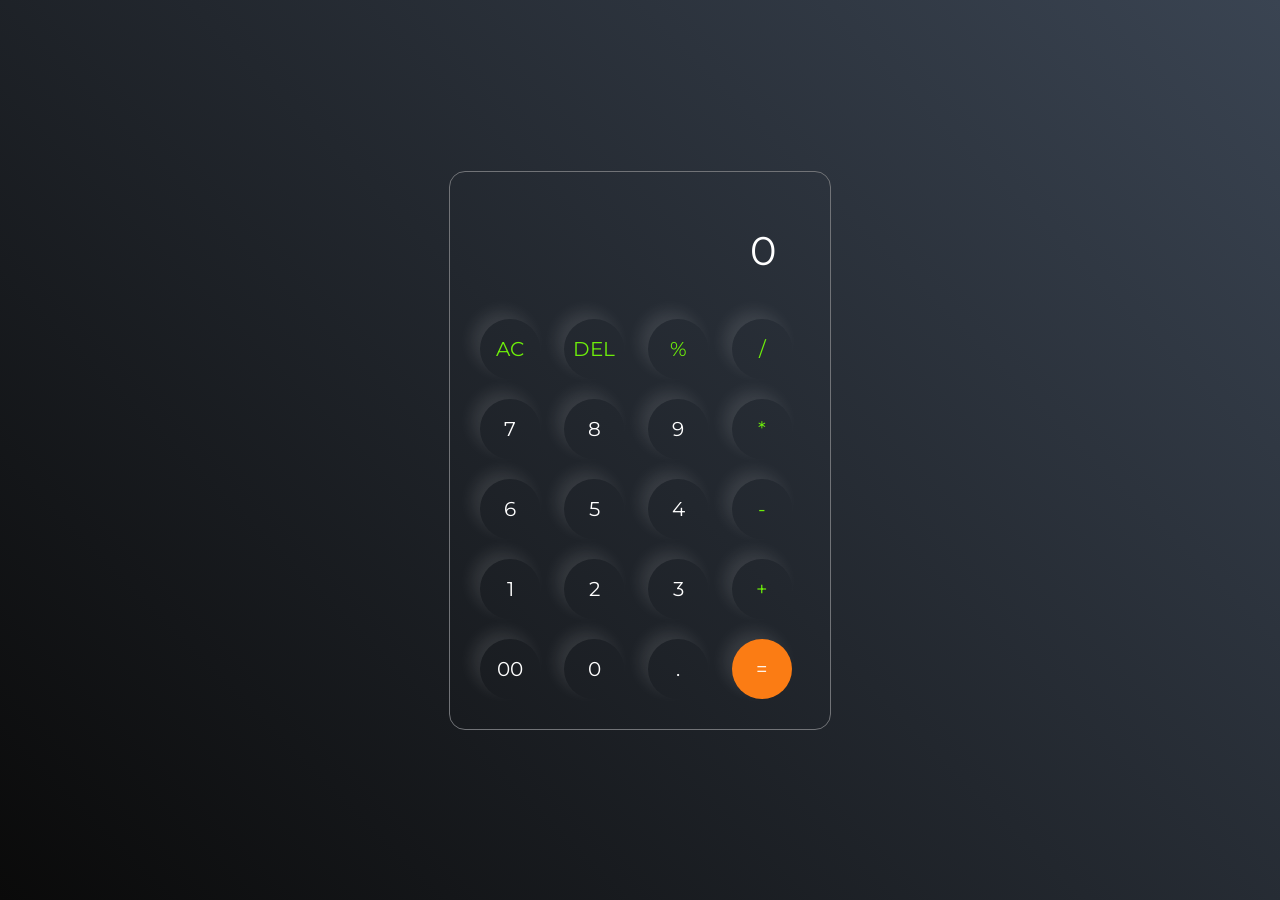
==== index.html @ 13c72a92 "Add files via upload" ====
<!DOCTYPE html>
<html lang="en">
<head>
    <meta charset="UTF-8">
    <meta name="viewport" content="width=device-width, initial-scale=1.0">
    <title>calculator</title>
    <link rel="stylesheet" href="style.css">
</head>
<body>
    <div class="calculator">
    <input type="text" placeholder="0" id="inputBox">
    <div>
        <button class="operator">AC</button>
        <button class="operator">DEL</button>
        <button class="operator">%</button>
        <button class="operator" >/</button>
    </div>
    <div>
        <button>7</button>
        <button>8</button>
        <button>9</button>
        <button class="operator">*</button>
    </div>
    <div>
        <button>6</button>
        <button>5</button>
        <button>4</button>
        <button class="operator">-</button>
    </div>
    <div>
        <button>1</button>
        <button>2</button>
        <button>3</button>
        <button class="operator">+</button>
    </div>
    <div>
        <button>00</button>
        <button>0</button>
        <button>.</button>
        <button class="equalBtn">=</button>
    </div>
    </div>

    <script src="script.js"></script>
</body>
</html>
---- style.css ----
@import url('https://fonts.googleapis.com/css2?family=Montserrat:ital,wght@0,100..900;1,100..900&family=Roboto:ital,wght@0,100..900;1,100..900&display=swap');


* {
        margin: 0;
        padding: 0;
        box-sizing: border-box;
        font-family: "Montserrat", serif;
    }
    
body{
    width: 100%;
    height: 100vh;
    display: flex;
    justify-content: center;
    align-items: center;
    background: linear-gradient(45deg, #0a0a0a, #3a4452);

}
.calculator {
    border: 1px solid #717377;
    padding: 20px;
    border-radius: 16px;
    background: transparent;
    box-shadow: 0px 3px 15px rgba(113, 115, 119, 0,5);

}
input {
    width: 320px;
    border: none;
    padding: 24px;
    margin: 10px;
    background: transparent;
    box-shadow: 0px 3px 15px rgbs(84, 84, 84, 0.1);
    font-size: 40px;
    text-align: right;
    cursor: pointer;
    color: #ffffff;
}

input::placeholder {
    color: #ffffff;

}

button {
    border: none;
    width: 60px;
    height: 60px;
    margin: 10px;
    border-radius: 50%;
    background: transparent;
    color: #ffffff;
    font-size: 20px;
    box-shadow: -8px -8px 15px rgba(255, 255, 255, 0.1);
    cursor: pointer;
}
.equalBtn {
    background-color: #fb7c14;
}
.operator {
    color: #6dee0a;
}
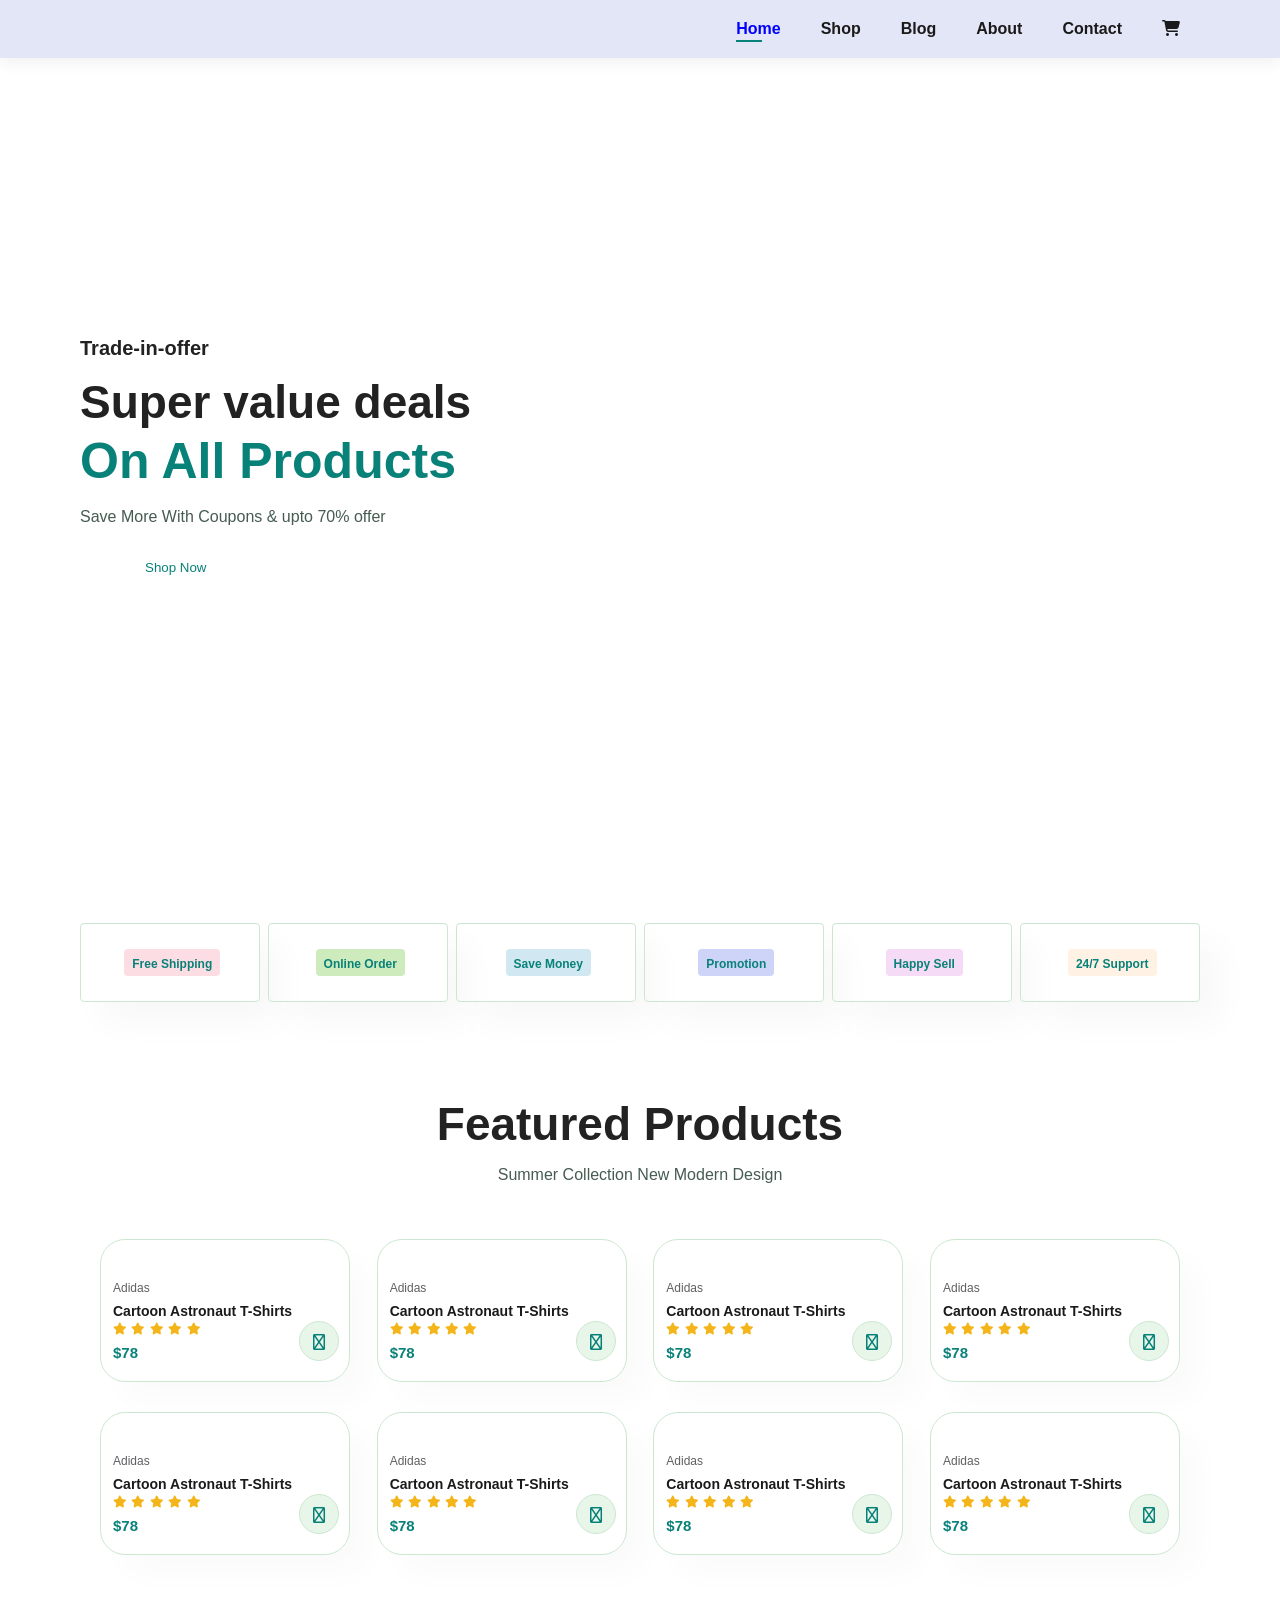
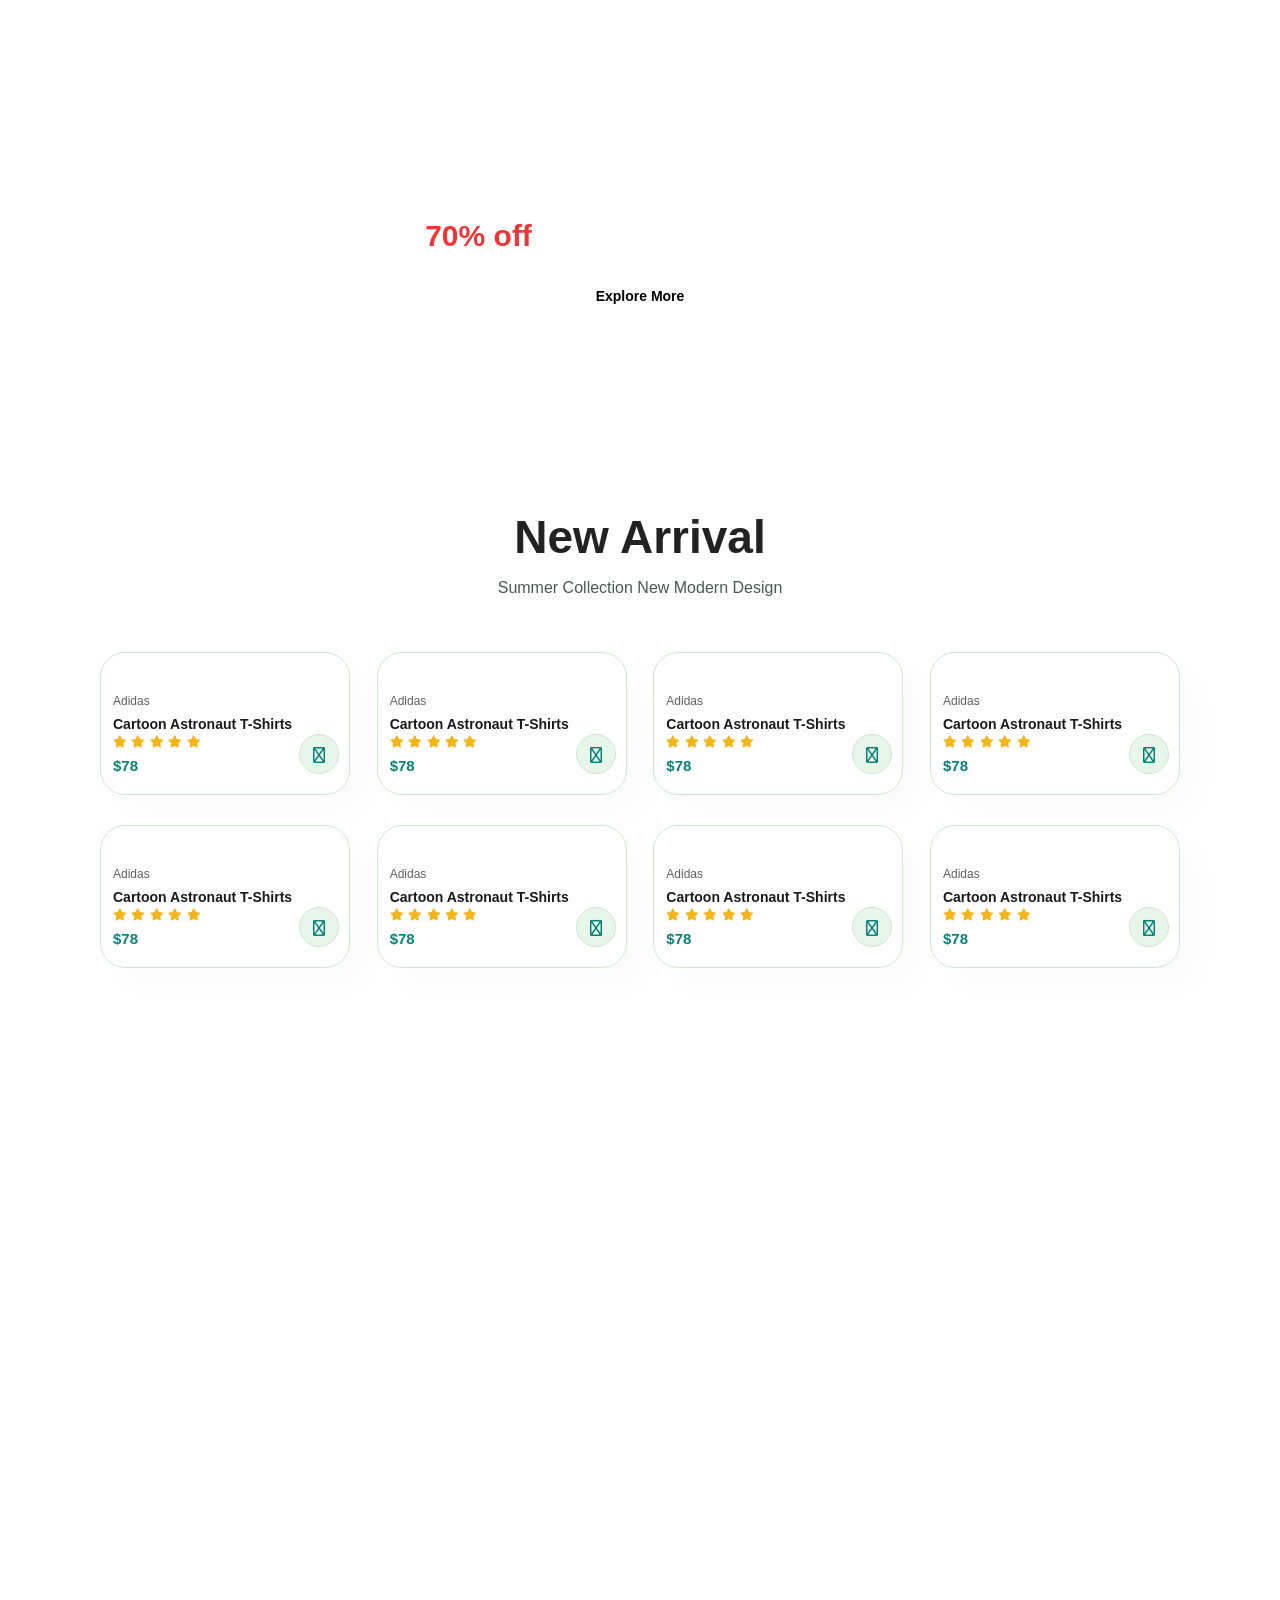
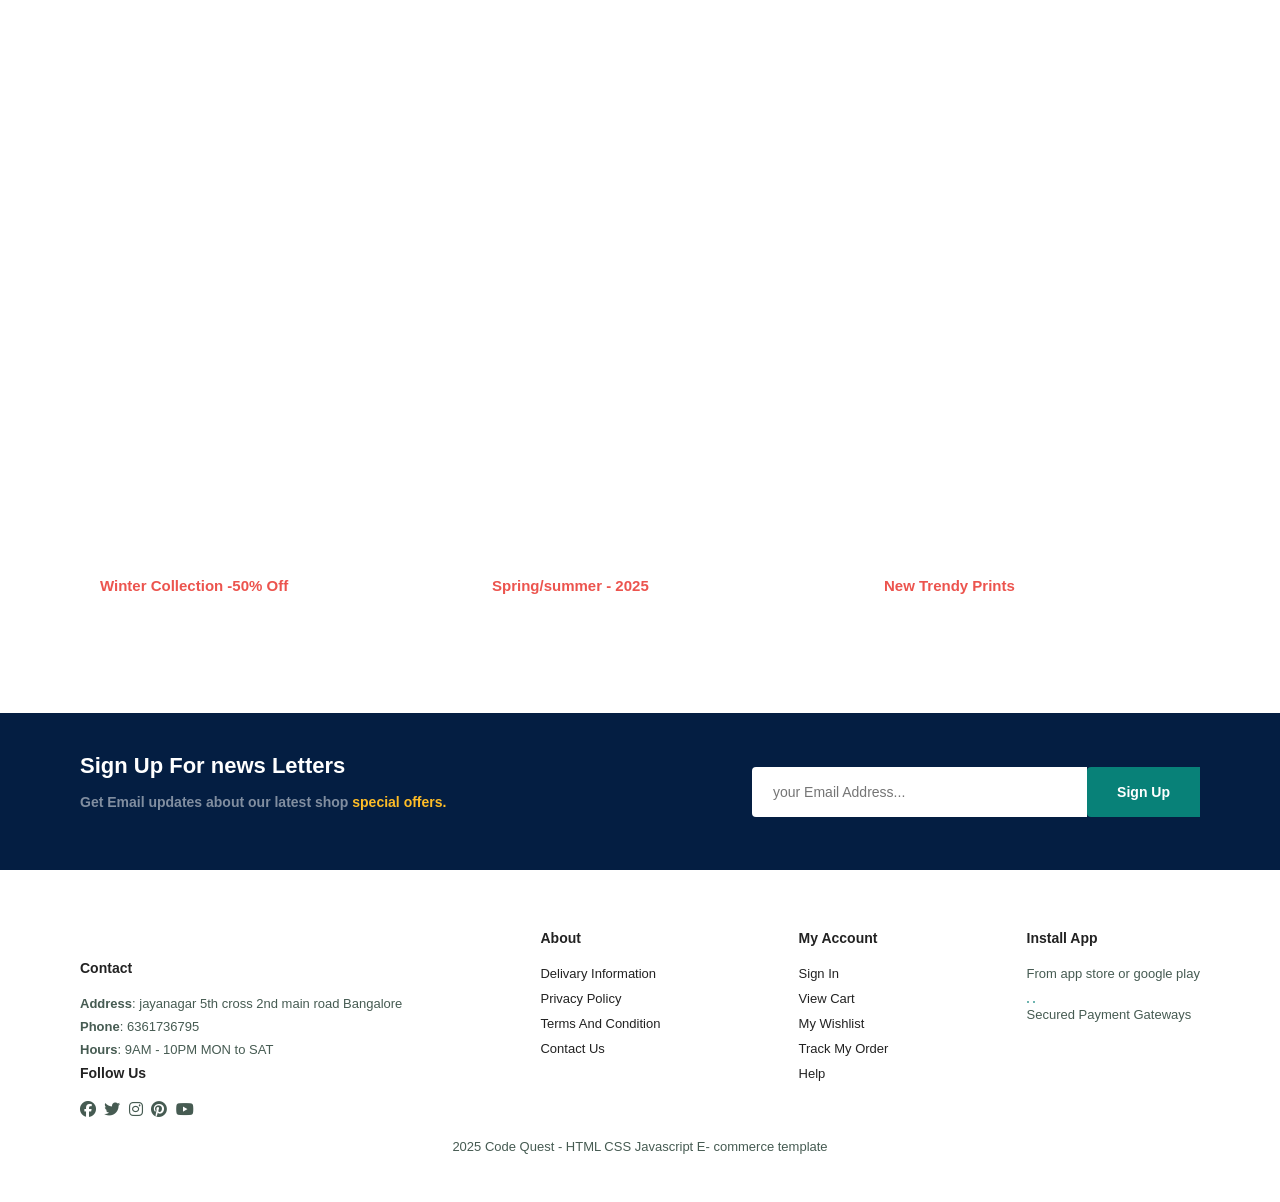
==== commit 963abd00: "E commerce Website html css javascript" ====
--- a/index.html
+++ b/index.html
@@ -3,44 +3,482 @@
 <head>
     <meta charset="UTF-8">
     <meta name="viewport" content="width=device-width, initial-scale=1.0">
-    <title>calculator</title>
+    <title>E Mart</title>
     <link rel="stylesheet" href="style.css">
+    <link rel="icon" type="image/png" href="img/E-Mart.png">
+
+
+    <!-- Font Awesome CDN -->
+    <link rel="stylesheet" href="https://cdnjs.cloudflare.com/ajax/libs/font-awesome/6.5.1/css/all.min.css">
+
+    
 </head>
 <body>
-    <div class="calculator">
-    <input type="text" placeholder="0" id="inputBox">
-    <div>
-        <button class="operator">AC</button>
-        <button class="operator">DEL</button>
-        <button class="operator">%</button>
-        <button class="operator" >/</button>
-    </div>
-    <div>
-        <button>7</button>
-        <button>8</button>
-        <button>9</button>
-        <button class="operator">*</button>
-    </div>
-    <div>
-        <button>6</button>
-        <button>5</button>
-        <button>4</button>
-        <button class="operator">-</button>
-    </div>
-    <div>
-        <button>1</button>
-        <button>2</button>
-        <button>3</button>
-        <button class="operator">+</button>
-    </div>
-    <div>
-        <button>00</button>
-        <button>0</button>
-        <button>.</button>
-        <button class="equalBtn">=</button>
-    </div>
-    </div>
-
-    <script src="script.js"></script>
+    <section id="header">
+        
+            <a href=""><img src="img/logo.png" alt=""></a>
+        
+            <div>
+                <ul id="navbar">
+                    <li><a class="active" href="Home.html">Home</a></li>
+                    <li><a href="Shop.html">Shop</a></li>
+                    <li><a href="Blog.html">Blog</a></li>
+                    <li><a href="About.html">About</a></li>
+                    <li><a href="Contact.html">Contact</a></li>
+                    <li id="lg-bg"><a href="Cart.html"><i class="fa-solid fa-cart-shopping"></i></a></li>
+                    <a href="#" id="close"><i class="far fa-times"></i></a>
+
+
+                </ul>
+            </div>
+            <div id="mobile">
+            <a href="Cart.html"><i class="fa-solid fa-cart-shopping"></i></a>
+            <i id="bar" class="fas fa-outdent"></i>
+
+            </div>
+    </section>  
+
+    <section id="hero">
+    <h4>Trade-in-offer</h4>
+    <h2>Super value deals</h2>
+    <h1>On All Products</h1>
+    <p>Save More With Coupons & upto 70% offer</p>
+    <button>Shop Now</button>
+    </section>
+
+    <section id="feature" class="section-p1">
+
+
+        <div class="fe-box">
+            <img src="../image/img/f1.png" alt="">
+            <h6>Free Shipping</h6>
+        </div>
+
+        <div class="fe-box">
+            <img src="../image/img/f2.png" alt="">
+            <h6>Online Order</h6>
+        </div>
+
+        <div class="fe-box">
+            <img src="../image/img/f3.png" alt="">
+            <h6>Save Money</h6>
+        </div>
+
+        <div class="fe-box">
+            <img src="../image/img/f4.png" alt="">
+            <h6>Promotion</h6>
+        </div>
+
+        <div class="fe-box">
+            <img src="../image/img/f5.png" alt="">
+            <h6>Happy Sell</h6>
+        </div>
+
+        <div class="fe-box">
+            <img src="../image/img/f6.png" alt="">
+            <h6> 24/7 Support</h6>
+        </div>
+
+
+
+    </section>
+
+
+    <section id="product1" class="section-p1">
+                <h2>Featured Products</h2>
+        <p>Summer Collection New Modern Design</p>
+        <div class="pro-container">
+            <div class="pro">
+                <img src="../image/img/f1.jpg" alt="">
+                <div class="des">
+                    <span>Adidas</span>
+                    <h5>Cartoon Astronaut T-Shirts</h5>
+                    <div class="star">
+                        <i class="fas fa-star"></i>
+                        <i class="fas fa-star"></i>
+                        <i class="fas fa-star"></i>
+                        <i class="fas fa-star"></i>
+                        <i class="fas fa-star"></i>
+                    </div>
+                    <h4>$78</h4>
+                </div>
+                <a href="#"><i class="fa-solid fa-cart-shopping cart"></i></a>
+            </div>
+
+            <div class="pro">
+                <img src="../image/img/f2.jpg" alt="">
+                <div class="des">
+                    <span>Adidas</span>
+                    <h5>Cartoon Astronaut T-Shirts</h5>
+                    <div class="star">
+                        <i class="fas fa-star"></i>
+                        <i class="fas fa-star"></i>
+                        <i class="fas fa-star"></i>
+                        <i class="fas fa-star"></i>
+                        <i class="fas fa-star"></i>
+                    </div>
+                    <h4>$78</h4>
+                </div>
+                <a href="#"><i class="fa-solid fa-cart-shopping cart"></i></a>
+            </div>
+
+            <div class="pro">
+                <img src="../image/img/f3.jpg" alt="">
+                <div class="des">
+                    <span>Adidas</span>
+                    <h5>Cartoon Astronaut T-Shirts</h5>
+                    <div class="star">
+                        <i class="fas fa-star"></i>
+                        <i class="fas fa-star"></i>
+                        <i class="fas fa-star"></i>
+                        <i class="fas fa-star"></i>
+                        <i class="fas fa-star"></i>
+                    </div>
+                    <h4>$78</h4>
+                </div>
+                <a href="#"><i class="fa-solid fa-cart-shopping cart"></i></a>
+            </div>
+
+            <div class="pro">
+                <img src="../image/img/f4.jpg" alt="">
+                <div class="des">
+                    <span>Adidas</span>
+                    <h5>Cartoon Astronaut T-Shirts</h5>
+                    <div class="star">
+                        <i class="fas fa-star"></i>
+                        <i class="fas fa-star"></i>
+                        <i class="fas fa-star"></i>
+                        <i class="fas fa-star"></i>
+                        <i class="fas fa-star"></i>
+                    </div>
+                    <h4>$78</h4>
+                </div>
+                <a href="#"><i class="fa-solid fa-cart-shopping cart"></i></a>
+            </div>
+
+            <div class="pro">
+                <img src="../image/img/f5.jpg" alt="">
+                <div class="des">
+                    <span>Adidas</span>
+                    <h5>Cartoon Astronaut T-Shirts</h5>
+                    <div class="star">
+                        <i class="fas fa-star"></i>
+                        <i class="fas fa-star"></i>
+                        <i class="fas fa-star"></i>
+                        <i class="fas fa-star"></i>
+                        <i class="fas fa-star"></i>
+                    </div>
+                    <h4>$78</h4>
+                </div>
+                <a href="#"><i class="fa-solid fa-cart-shopping cart"></i></a>
+            </div>
+
+            <div class="pro">
+                <img src="../image/img/f6.jpg" alt="">
+                <div class="des">
+                    <span>Adidas</span>
+                    <h5>Cartoon Astronaut T-Shirts</h5>
+                    <div class="star">
+                        <i class="fas fa-star"></i>
+                        <i class="fas fa-star"></i>
+                        <i class="fas fa-star"></i>
+                        <i class="fas fa-star"></i>
+                        <i class="fas fa-star"></i>
+                    </div>
+                    <h4>$78</h4>
+                </div>
+                <a href="#"><i class="fa-solid fa-cart-shopping cart"></i></a>
+            </div>
+
+            <div class="pro">
+                <img src="../image/img/f7.jpg" alt="">
+                <div class="des">
+                    <span>Adidas</span>
+                    <h5>Cartoon Astronaut T-Shirts</h5>
+                    <div class="star">
+                        <i class="fas fa-star"></i>
+                        <i class="fas fa-star"></i>
+                        <i class="fas fa-star"></i>
+                        <i class="fas fa-star"></i>
+                        <i class="fas fa-star"></i>
+                    </div>
+                    <h4>$78</h4>
+                </div>
+                <a href="#"><i class="fa-solid fa-cart-shopping cart"></i></a>
+            </div>
+
+            <div class="pro">
+                <img src="../image/img/f8.jpg" alt="">
+                <div class="des">
+                    <span>Adidas</span>
+                    <h5>Cartoon Astronaut T-Shirts</h5>
+                    <div class="star">
+                        <i class="fas fa-star"></i>
+                        <i class="fas fa-star"></i>
+                        <i class="fas fa-star"></i>
+                        <i class="fas fa-star"></i>
+                        <i class="fas fa-star"></i>
+                    </div>
+                    <h4>$78</h4>
+                </div>
+                <a href="#"><i class="fa-solid fa-cart-shopping cart"></i></a>
+            </div>
+
+            
+        </div>
+
+    </section>
+
+    <section id="banner" class="section-m1">
+        <h4>Repair Services</h4>
+        <h2>Up to <span>70% off</span> All T-shirts and Accessories</h2>
+        <button class="normal">Explore More</button>
+    </section>
+
+    <section id="product1" class="section-p1">
+        <h2>New Arrival</h2>
+        <p>Summer Collection New Modern Design</p>
+        <div class="pro-container">
+            <div class="pro">
+                <img src="../image/img/n1.jpg" alt="">
+                <div class="des">
+                    <span>Adidas</span>
+                    <h5>Cartoon Astronaut T-Shirts</h5>
+                    <div class="star">
+                        <i class="fas fa-star"></i>
+                        <i class="fas fa-star"></i>
+                        <i class="fas fa-star"></i>
+                        <i class="fas fa-star"></i>
+                        <i class="fas fa-star"></i>
+                    </div>
+                    <h4>$78</h4>
+                </div>
+                <a href="#"><i class="fa-solid fa-cart-shopping cart"></i></a>
+            </div>
+
+            <div class="pro">
+                <img src="../image/img/n2.jpg" alt="">
+                <div class="des">
+                    <span>Adidas</span>
+                    <h5>Cartoon Astronaut T-Shirts</h5>
+                    <div class="star">
+                        <i class="fas fa-star"></i>
+                        <i class="fas fa-star"></i>
+                        <i class="fas fa-star"></i>
+                        <i class="fas fa-star"></i>
+                        <i class="fas fa-star"></i>
+                    </div>
+                    <h4>$78</h4>
+                </div>
+                <a href="#"><i class="fa-solid fa-cart-shopping cart"></i></a>
+            </div>
+
+            <div class="pro">
+                <img src="../image/img/n3.jpg" alt="">
+                <div class="des">
+                    <span>Adidas</span>
+                    <h5>Cartoon Astronaut T-Shirts</h5>
+                    <div class="star">
+                        <i class="fas fa-star"></i>
+                        <i class="fas fa-star"></i>
+                        <i class="fas fa-star"></i>
+                        <i class="fas fa-star"></i>
+                        <i class="fas fa-star"></i>
+                    </div>
+                    <h4>$78</h4>
+                </div>
+                <a href="#"><i class="fa-solid fa-cart-shopping cart"></i></a>
+            </div>
+
+            <div class="pro">
+                <img src="../image/img/n4.jpg" alt="">
+                <div class="des">
+                    <span>Adidas</span>
+                    <h5>Cartoon Astronaut T-Shirts</h5>
+                    <div class="star">
+                        <i class="fas fa-star"></i>
+                        <i class="fas fa-star"></i>
+                        <i class="fas fa-star"></i>
+                        <i class="fas fa-star"></i>
+                        <i class="fas fa-star"></i>
+                    </div>
+                    <h4>$78</h4>
+                </div>
+                <a href="#"><i class="fa-solid fa-cart-shopping cart"></i></a>
+            </div>
+
+            <div class="pro">
+                <img src="../image/img/n5.jpg" alt="">
+                <div class="des">
+                    <span>Adidas</span>
+                    <h5>Cartoon Astronaut T-Shirts</h5>
+                    <div class="star">
+                        <i class="fas fa-star"></i>
+                        <i class="fas fa-star"></i>
+                        <i class="fas fa-star"></i>
+                        <i class="fas fa-star"></i>
+                        <i class="fas fa-star"></i>
+                    </div>
+                    <h4>$78</h4>
+                </div>
+                <a href="#"><i class="fa-solid fa-cart-shopping cart"></i></a>
+            </div>
+
+            <div class="pro">
+                <img src="../image/img/n6.jpg" alt="">
+                <div class="des">
+                    <span>Adidas</span>
+                    <h5>Cartoon Astronaut T-Shirts</h5>
+                    <div class="star">
+                        <i class="fas fa-star"></i>
+                        <i class="fas fa-star"></i>
+                        <i class="fas fa-star"></i>
+                        <i class="fas fa-star"></i>
+                        <i class="fas fa-star"></i>
+                    </div>
+                    <h4>$78</h4>
+                </div>
+                <a href="#"><i class="fa-solid fa-cart-shopping cart"></i></a>
+            </div>
+
+            <div class="pro">
+                <img src="../image/img/n7.jpg" alt="">
+                <div class="des">
+                    <span>Adidas</span>
+                    <h5>Cartoon Astronaut T-Shirts</h5>
+                    <div class="star">
+                        <i class="fas fa-star"></i>
+                        <i class="fas fa-star"></i>
+                        <i class="fas fa-star"></i>
+                        <i class="fas fa-star"></i>
+                        <i class="fas fa-star"></i>
+                    </div>
+                    <h4>$78</h4>
+                </div>
+                <a href="#"><i class="fa-solid fa-cart-shopping cart"></i></a>
+            </div>
+
+            <div class="pro">
+                <img src="../image/img/n8.jpg" alt="">
+                <div class="des">
+                    <span>Adidas</span>
+                    <h5>Cartoon Astronaut T-Shirts</h5>
+                    <div class="star">
+                        <i class="fas fa-star"></i>
+                        <i class="fas fa-star"></i>
+                        <i class="fas fa-star"></i>
+                        <i class="fas fa-star"></i>
+                        <i class="fas fa-star"></i>
+                    </div>
+                    <h4>$78</h4>
+                </div>
+                <a href="#"><i class="fa-solid fa-cart-shopping cart"></i></a>
+            </div>
+
+            
+        </div>
+
+    </section>
+
+    <section id="sm-banner" class="section-p1">
+
+        <div class="banner-box">
+        <h4>Crazy deals</h4>
+        <h2>buy 1 get 1 free</h2>
+        <span>The Best Classic Dress is on Sale at Cara </span>
+        <button class="white">Learn More</button>
+        </div>
+
+        <div class="banner-box banner-box2">
+        <h4>Spring Summer</h4>
+        <h2>Upcoming Season</h2>
+        <span>The Best Classic Dress is on Sale at Cara </span>
+        <button class="white">Collection</button>
+        </div>
+    </section>
+
+    <section id="banner3">
+        <div class="banner-box ">
+            <h2>Seasonel Sale</h2>
+            <h3>Winter Collection -50% Off</h3>
+        </div>
+
+        <div class="banner-box banner-box2">
+            <h2>New FootWear Collection</h2>
+            <h3>Spring/summer - 2025</h3>
+        </div>
+
+        <div class="banner-box banner-box3">
+            <h2>T-Shirts</h2>
+            <h3>New Trendy Prints</h3>
+        </div>
+
+    </section>
+
+    <section id="newsletter" class="section-p1">
+        <div class="newstext">
+        <h4>Sign Up For news Letters</h4>
+        <p>Get Email updates about our latest shop <span>special offers.</span></p>
+        </div>
+        <div class="form">
+            <input type="text" placeholder="your Email Address...">
+            <button class="normal">Sign Up</button>
+        </div>
+    </section>
+
+<footer class="section-p1">
+    <div class="col">
+        <img class="logo" src="img/Emart logo.png" alt="">
+        <h4>Contact</h4>
+        <p><strong>Address</strong>: jayanagar 5th cross 2nd main road Bangalore</p>
+        <p><strong>Phone</strong>: 6361736795</p>
+        <p><strong>Hours</strong>: 9AM - 10PM MON to SAT</p>
+        <div class="follow">
+        <h4>Follow Us</h4>
+        <div class="icon">
+            <i class="fa-brands fa-facebook"></i>
+            <i class="fa-brands fa-twitter"></i>
+            <i class="fa-brands fa-instagram"></i>
+            <i class="fa-brands fa-pinterest"></i>
+            <i class="fa-brands fa-youtube"></i>
+        </div>
+        </div>
+    </div>
+
+    <div class="col">
+    <h4>About</h4>
+    <a href="#">Delivary Information</a>
+    <a href="#">Privacy Policy</a>
+    <a href="#">Terms And Condition</a>
+    <a href="#">Contact Us</a>
+    </div>
+
+    <div class="col">
+        <h4>My Account</h4>
+    <a href="#">Sign In</a>
+    <a href="#">View Cart</a>
+    <a href="#">My Wishlist</a>
+    <a href="#">Track My Order</a>
+    <a href="#">Help</a>
+    </div>
+
+    <div class="col install">
+    <h4>Install App</h4>
+    <p>From app store or google play</p>
+    <div class="row">
+    <img src="../image/img/app.jpg" alt="">
+    <img src="../image/img/play.jpg" alt="">
+    </div>
+    <p>Secured Payment Gateways</p>
+    <img src="../image/img/pay.png" alt="">
+    </div>
+
+    <div class="copyright">
+    <p>2025 Code Quest - HTML CSS Javascript E- commerce template</p>
+    </div>
+</footer>
+
+
+    <script type="module" src="script.js"></script>
 </body>
 </html>
--- a/style.css
+++ b/style.css
@@ -1,63 +1,691 @@
-@import url('https://fonts.googleapis.com/css2?family=Montserrat:ital,wght@0,100..900;1,100..900&family=Roboto:ital,wght@0,100..900;1,100..900&display=swap');
-
-
-* {
-        margin: 0;
-        padding: 0;
-        box-sizing: border-box;
-        font-family: "Montserrat", serif;
-    }
+@import url('https://fonts.googleapis.com/css2?family=Lato:ital,wght@0,100;0,300;0,400;0,700;0,900;1,100;1,300;1,400;1,700;1,900&family=League+Spartan:wght@100..900&family=Montserrat:ital,wght@0,100..900;1,100..900&family=Poppins:ital,wght@0,100;0,200;0,300;0,400;0,500;0,600;0,700;0,800;0,900;1,100;1,200;1,300;1,400;1,500;1,600;1,700;1,800;1,900&family=Roboto:ital,wght@0,100..900;1,100..900&display=swap');
+
+*{
+    padding: 0;
+    margin: 0;
+    font-family: ' Spartan', sans-serif;
+    box-sizing: border-box;
+}
+
+h1{
+    font-size: 50px;
+    line-height: 64px;
+    color: #222;
+}
+
+h2 {
+    font-size: 46px;
+    line-height: 54px;
+    color: #222;
+}
+
+h4 {
+    font-size: 20px;
+    color: #222;
+}
+
+h6 {
+    font-weight: 600;
+    font-size: 12px;
+}
+
+p {
+    font-size: 16px;
+    color: #465b52;
+    margin: 15px 0 20px 0;
+}
+
+.section-p1 {
+    padding: 40px 80px;
+}
+
+.section-m1 {
+    margin: 40px 0;
+}
+
+button.normal {
+    font-size: 14px;
+    font-weight: 600;
+    padding: 15px 30px;
+    color: #000;
+    background-color: #fff;
+    border-radius: 4px;
+    cursor: pointer;
+    border: none;
+    outline: none;
+    transition: 0.2s ;
+}
+
+
+button.white {
+    font-size: 13px;
+    font-weight: 600;
+    padding: 11px 18px;
+    color: #fff;
+    background-color: transparent;
+    cursor: pointer;
+    border: 1px solid #fff;
+    outline: none;
+    transition: 0.2s ;
+}
+
+
+body {
+    width: 100%;
+}
+
+
+/* Header start */
+
+#header {
+    display: flex;
+    align-items: center;
+    justify-content: space-between;
+    padding: 20px 80px;
+    background: #E3E6F6;
+    box-shadow: 0 5px 15px rgba(0, 0, 0, 0.06);
+    z-index: 999;
+    position: sticky;
+    top: 0;
+    left: 0;
+}
+
+#navbar {
+    display: flex;
+    align-items: center;
+    justify-content: space-between;
+}
+
+#navbar li {
+    list-style: none;
+    padding: 0 20px;
+    position: relative;
+}
+
+#navbar li a {
+    text-decoration: none;
+    font-size: 16px;
+    font-weight: 600;
+    color: #1a1a1a;
+    transition: .3 ease;
+}
+
+#navbar li a:hover, 
+#navbar li a.active {
+    color: blue;
+}
+
+#navbar li a.active::after,
+#navbar li a.hover::after {
+    content: "";
+    width: 30%;
+    height: 2px;
+    background: #088178;
+    position: absolute;
+    bottom: -4px;
+    left: 20px;
+}
+
+#mobile {
+    display: none;
+    align-items: center;
+}
+
+#close {
+    display: none;
+}
+
+/* Home Page */
+#hero {
+    background-image: url(../image/img/hero4.png);
+    height: 90vh;
+    width: 100%;
+    background-size: cover;
+    background-position: top 25% right 0;
+    padding: 0 80px;
+    display: flex;
+    flex-direction: column;
+    align-items: flex-start;
+    justify-content: center;
+}
+
+#hero h4 {
+    padding-bottom: 15px;
+}
+
+#hero h1{
+    color: #088178;
+}
+
+#hero button {
+    background-image: url(../image/img/button.png);
+    background-color: transparent;
+    color: #088178;
+    border: 0;
+    padding: 14px 80px 14px 65px;
+}
+
+/* feature page */
+
+#feature {
+    display: flex;
+    align-items: center;
+    justify-content: space-between;
+    flex-wrap: wrap;
+}
+
+#feature .fe-box {
+    width: 180px;
+    text-align: center;
+    padding: 25px 15px;
+    box-shadow: 20px 20px 34px rgba(0, 0, 0, 0.03);
+    border: 1px solid #cce7d0;
+    border-radius: 4px;
+    margin: 15px 0;
     
-body{
+}
+
+#feature .fe-box:hover {
+    box-shadow: 10px 10px 54px rgba(70, 62, 221, 0.1);
+}
+
+#feature .fe-box img {
     width: 100%;
-    height: 100vh;
-    display: flex;
+    margin-bottom: 10px;
+}
+
+#feature .fe-box h6 {
+    display: inline-block;
+    padding: 9px 8px 6px 8px;
+    line-height: 1;
+    border-radius: 4px;
+    color: #088178;
+    background-color: #fddde4;
+}
+
+
+
+#feature .fe-box:nth-child(2) h6 {
+    background-color: #cdebbc;
+}
+
+#feature .fe-box:nth-child(3) h6 {
+    background-color: #d1e8f2;
+}
+
+#feature .fe-box:nth-child(4) h6 {
+    background-color: #cdd4f8 ;
+}
+
+#feature .fe-box:nth-child(5) h6 {
+    background-color: #f6dbf6;
+}
+
+#feature .fe-box:nth-child(6) h6 {
+    background-color: #fff2e5;
+}
+
+/* Product page */
+
+#product1 {
+    text-align: center;
+}
+
+#product1 .pro-container {
+    display: flex;
+    text-align: center;
+    justify-content: space-between;
+    padding: 20px;
+    flex-wrap: wrap;
+    
+}
+#product1 .pro {
+    width: 23%;
+    min-width: 250px;
+    padding: 10px 12px;
+    border: 1px solid #cce7d0;
+    border-radius: 25px;
+    cursor: pointer;
+    box-shadow: 20px 20px 30px rgba(0, 0, 0, 0.02);
+    margin: 15px 0;
+    transition: 0.2s ease;
+    position: relative;
+
+}   
+
+#product1 .pro:hover{
+    box-shadow: 20px 20px 30px rgba(0, 0, 0, 0.02);
+}
+
+#product1 .pro img {
+    width: 100%;
+    border-radius: 2px;
+}
+
+#product1 .pro .des{
+    text-align: start;
+    padding: 10px 0;
+
+}
+
+#product1 .pro .des  span{
+    color: #606063;
+    font-size: 12px;
+
+}
+
+#product1 .pro .des h5 {
+    padding-top: 7px;
+    color: #1a1a1a;
+    font-size: 14px;
+}
+
+#product1 .pro .des i{
+    font-size: 12px;
+    color: rgba(243, 181, 25);
+}
+
+#product1 .pro .des h4 {
+    padding-top: 7px;
+    font-size: 15px;
+    font-weight: 700;
+    color: #088178;
+}
+
+#product1 .pro .cart {
+    width: 40px;
+    height: 40px;
+    line-height: 40px;
+    border-radius: 50px;
+    background-color: #e8f6ea;
+    font-weight: 500;
+    color: #088178;
+    border: 1px solid #cce7d0;
+    position: absolute;
+    bottom: 20px;
+    right: 10px;
+
+}
+
+/*  Banner */
+#banner {
+    display: flex;
+    flex-direction: column;
     justify-content: center;
     align-items: center;
-    background: linear-gradient(45deg, #0a0a0a, #3a4452);
-
-}
-.calculator {
-    border: 1px solid #717377;
+    text-align: center;
+    background-image: url(../image/img/b2.jpg);
+    height: 40vh;
+    width: 100%;
+}
+
+#banner h4 {
+    color: #fff;
+    font-size: 16px;
+}
+
+#banner h2 {
+    color: #fff;
+    font-size: 30px;
+    padding: 10px 0;
+}
+
+#banner h2 span {
+    color: #ef3636;
+}
+
+#banner button:hover {
+    background: #088178;
+    color: #fff;
+}
+
+#sm-banner {
+    display: flex;
+    justify-content: space-between;
+    flex-wrap: wrap;
+    
+}
+
+#sm-banner .banner-box {
+    display: flex;
+    flex-direction: column;
+    justify-content: center;
+    align-items: flex-start;
+    background-image: url(../image/img/b17.jpg);
+    min-width: 580px;
+    height: 50vh;
+    background-size: cover;
+    background-position: center;
+    padding: 30px;
+}
+
+#sm-banner .banner-box2 {
+    background-image: url(../image/img/b10.jpg);
+
+}
+
+#sm-banner h4 {
+    color: #fff;
+    font-size: 20px;
+    font-weight: 300;
+}
+
+#sm-banner h2 {
+    color: #fff;
+    font-size: 28px;
+    font-weight: 800;
+}
+
+#sm-banner span {
+    color: #fff;
+    font-size: 14px;
+    font-weight: 500;
+    padding-bottom: 15px;
+}
+
+#sm-banner .banner-box:hover button {
+    color: #fff;
+    background-color: #088178;
+
+}
+
+#banner3 {
+    display: flex;
+    align-items: center;
+    text-align: center;
+    justify-content: space-between;
+    column-gap: 30px;
+    padding: 0 80px;
+    
+}
+
+#banner3 .banner-box {
+    display: flex;
+    flex-direction: column;
+    justify-content: center;
+    align-items: flex-start;
+    background-image: url(../image/img/b7.jpg);
+    min-width: 30%;
+    height: 30vh;
+    background-size: cover;
+    background-position: center;    
     padding: 20px;
-    border-radius: 16px;
-    background: transparent;
-    box-shadow: 0px 3px 15px rgba(113, 115, 119, 0,5);
-
-}
-input {
-    width: 320px;
-    border: none;
-    padding: 24px;
-    margin: 10px;
-    background: transparent;
-    box-shadow: 0px 3px 15px rgbs(84, 84, 84, 0.1);
-    font-size: 40px;
-    text-align: right;
+    margin-bottom: 20px;
+}
+
+#banner3 .banner-box2 {
+    background-image: url(../image/img/b4.jpg);
+
+}
+
+#banner3 .banner-box3 {
+    background-image: url(../image/img/b18.jpg);
+
+}
+
+#banner3 h2{
+    color: #fff;
+    font-weight: 900;
+    font-size: 22px;
+}
+
+#banner3 h3{
+    color: #ec544e;
+    font-weight: 800;
+    font-size: 15px;
+}
+
+#newsletter {
+    display: flex;
+    justify-content: space-between;
+    flex-wrap: wrap;
+    align-items: center;
+    background-image: url(../image/img/b14.jpg);
+    background-repeat: no-repeat;
+    background-position: 20% 30%;
+    background-color: #041e42;
+    margin-bottom: 20px;
+}
+
+#newsletter h4{
+font-size: 22px;
+font-weight: 700;
+color: #fff;
+}
+
+#newsletter p{
+    font-size: 14px;
+    font-weight: 600;
+    color: #818ea0;
+    }
+
+#newsletter p span{
+    color: #ffbd27;
+    }
+
+#newsletter .form{
+    display: flex;
+    width: 40%;
+
+}
+
+#newsletter input{
+    height: 3.125rem;
+    padding: 0 1.25rem;
+    font-size: 14px;
+    width: 100%;
+    border: 1px solid transparent;
+    border-radius: 4px;
+    outline: none;
+    border-top-right-radius: 0;
+    border-bottom-right-radius: 0;
+
+}
+
+#newsletter button {
+    background-color: #088178;
+    color: #fff;
+    white-space: nowrap;
+    border-top-right-radius: 0;
+    border-bottom-right-radius: 0;
+}
+
+footer { 
+    display: flex;
+    flex-wrap: wrap;
+    justify-content: space-between;
+
+}
+
+footer .col{ 
+    display: flex;
+    flex-direction: column;
+    align-items: flex-start;
+    margin-bottom: 20px ;
+
+}
+
+footer .logo {
+    margin-bottom: 30px;
+}
+
+footer h4{
+    font-size: 14px;
+    padding-bottom: 20px;
+}
+
+footer p{
+    font-size: 13px;
+    margin: 0 0 8px 0;
+}
+
+footer a {
+    font-size: 13px;
+    text-decoration: none;
+    color: #222;
+    margin-bottom: 10px;
+}
+
+footer .follow i{
+    color: #465b52;
+    padding-right: 4px;
     cursor: pointer;
-    color: #ffffff;
-}
-
-input::placeholder {
-    color: #ffffff;
-
-}
-
-button {
-    border: none;
-    width: 60px;
-    height: 60px;
-    margin: 10px;
-    border-radius: 50%;
-    background: transparent;
-    color: #ffffff;
-    font-size: 20px;
-    box-shadow: -8px -8px 15px rgba(255, 255, 255, 0.1);
-    cursor: pointer;
-}
-.equalBtn {
-    background-color: #fb7c14;
-}
-.operator {
-    color: #6dee0a;
+}
+
+footer .install .row img {
+    border: 1px solid #088178;
+    border-radius: 6px;
+}
+
+footer.install img {
+    margin: 10px 0 15px;
+}
+
+footer .copyright {
+    width: 100%;
+    text-align: center;
+}
+
+
+@media (max-width:799px) {
+    .section-p1 {
+        padding: 40px 40px;
+    }
+
+    #navbar {
+        display: flex;
+        flex-direction: column;
+        align-items: flex-start;
+        justify-content: flex-start;
+        position: fixed;
+        top: 0;
+        right: -300px;
+        height: 100vh;
+        width: 300px;
+        background-color: #E3E6F3;
+        box-shadow: 0 40px 60px rgba(0, 0, 0, 0.1);
+        padding: 80px 0 0 10px;
+    } 
+
+    #navbar.active {
+        right: 0px;
+    } 
+    #navbar li {
+        margin-bottom: 25px;
+    }
+
+    #mobile {
+        display: flex   ;
+        align-items: center;
+    }
+
+    #mobile i {
+        color: #1a1a1a;
+        font-size: 24px;
+        padding-left: 20px;
+    }
+
+    #close{
+        display: flex   ;
+        position: absolute;
+        top: 30px;
+        left: 30px;
+        color: #222;
+        font-size: 24px;
+    }
+
+    #lg-bg {
+        display: none;
+    }
+
+    #hero {
+    height: 90vh;
+    padding: 0 80px;
+    background-position: top 30% right 30%;
+    
+    }
+
+    #feature {
+        justify-content: center;
+        flex-wrap: wrap;
+    }
+
+    #feature .fe-box {
+    margin: 15px 15px;
+    }
+
+    #product1 .pro-container {
+        justify-content: center;
+    }
+
+    #product1 .pro {
+        margin: 15px;
+    }
+
+    #banner {
+        height: 20vh;
+    }
+    #sm-banner .banner-box {
+        min-width: 100%;
+        height: 30vh;
+    }
+
+    #banner3 .banner-box{
+        width: 28%;
+    }
+
+    #newsletter .form {
+        width: 70%;
+    }
+}
+
+@media (max-width: 477px) {
+    .section-p1 {
+        padding: 20px;
+    }
+    #header {
+        padding: 10px 30px;
+    }
+    h1 {
+        font-size: 38px;
+    }
+    h2 {
+        font-size: 32px;
+    }
+    #hero {
+        padding: 0 20px;
+        background-position: 55%;
+    }
+    #feature {
+        justify-content: space-between;
+    }
+    #feature .fe-box {
+        width: 155px;
+        margin: 0 0 15px 0;
+    }
+    #product .pro {
+        width: 100%;
+    }
+    #sm-banner .banner-box{
+    height: 40vh;
+    }
+
+    #sm-banner .banner-box2{
+        margin-top: 20px;
+        }
+    #banner3 {
+        padding: 0 20px;
+    }
+    #banner3 .banner-box {
+        width: 100%;
+    }
+    #newsletter {
+        padding: 40px 20px;
+    }
+    #newsletter .form {
+        width: 100%;
+    }
+    footer .copyright{
+        text-align: start;
+    }
 }
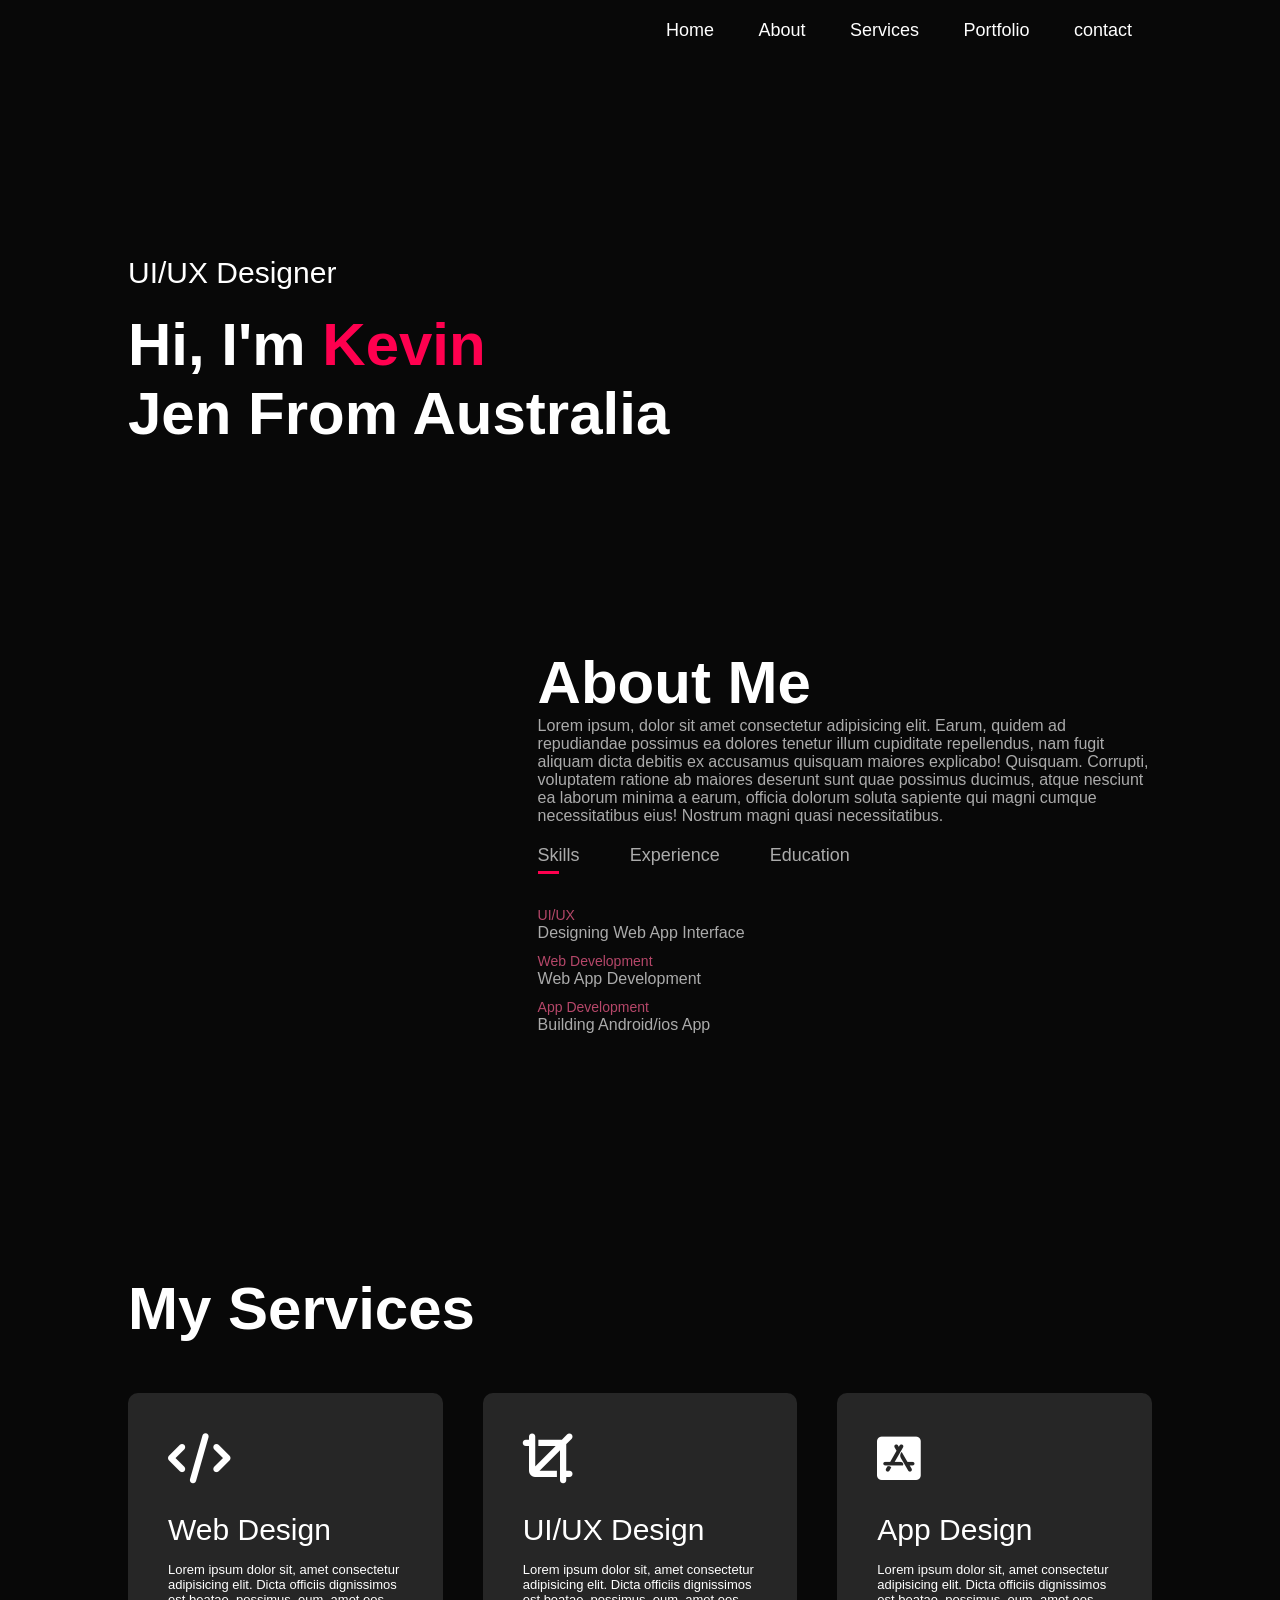
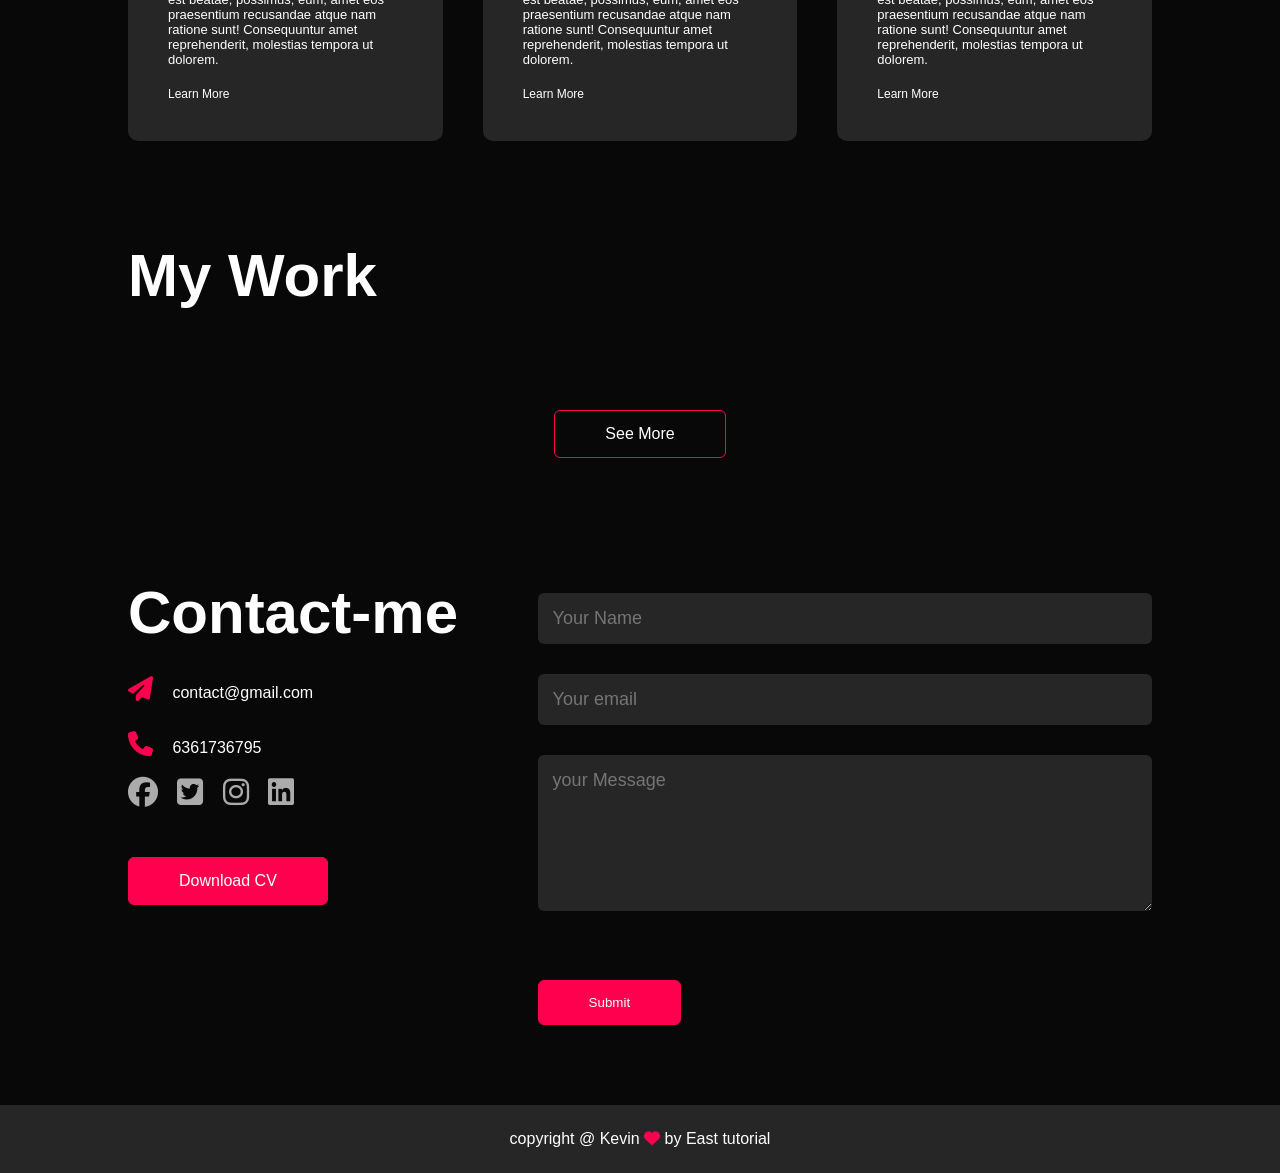
==== commit 7146fe9d: "Add files via upload" ====
--- a/index.html
+++ b/index.html
@@ -3,482 +3,186 @@
 <head>
     <meta charset="UTF-8">
     <meta name="viewport" content="width=device-width, initial-scale=1.0">
-    <title>E Mart</title>
+    <title>Personal Portfolio Website</title>
     <link rel="stylesheet" href="style.css">
-    <link rel="icon" type="image/png" href="img/E-Mart.png">
-
-
-    <!-- Font Awesome CDN -->
-    <link rel="stylesheet" href="https://cdnjs.cloudflare.com/ajax/libs/font-awesome/6.5.1/css/all.min.css">
-
-    
+    <link rel="stylesheet" href="https://cdnjs.cloudflare.com/ajax/libs/font-awesome/6.4.2/css/all.min.css" integrity="sha512-...">
 </head>
 <body>
-    <section id="header">
+    <div id="header">
+        <div class="container">
+            <nav>
+                <img src="images/logo.png" class="logo" alt="">
+                <ul>
+                    <li><a href="">Home</a></li>
+                    <li><a href="">About</a></li>
+                    <li><a href="">Services</a></li>
+                    <li><a href="">Portfolio</a></li>
+                    <li><a href="">contact</a></li>
+                </ul>
+            </nav>
+            <div class="heder-text">
+                <p>UI/UX Designer</p>
+                <h1>Hi, I'm <span>Kevin</span> <br>Jen From Australia</h1>
+            </div>
+    </div>
+<!-- ------------About----------------- -->
+<div id="about">
+    <div class="container">
+        <div class="row">
+            <div class="about-col-1">
+            <img src="images/user.png" alt="">
+            </div>
+            <div class="about-col-2">
+            <h1 class="sub-title">About Me</h1>
+            <p>Lorem ipsum, dolor sit amet consectetur adipisicing elit. Earum, quidem ad repudiandae possimus ea dolores tenetur illum cupiditate repellendus, nam fugit aliquam dicta debitis ex accusamus quisquam maiores explicabo! Quisquam.
+            Corrupti, voluptatem ratione ab maiores deserunt sunt quae possimus ducimus, atque nesciunt ea laborum minima a earum, officia dolorum soluta sapiente qui magni cumque necessitatibus eius! Nostrum magni quasi necessitatibus.</p>
+            
+        <div class="tab-titles">
+            <div class="tab-links active-link" onclick="opentab('skills')">Skills</div>
+            <div class="tab-links"  onclick="opentab('experience')">Experience</div>
+            <div class="tab-links"  onclick="opentab('education')">Education</div>
+        </div>
         
-            <a href=""><img src="img/logo.png" alt=""></a>
-        
-            <div>
-                <ul id="navbar">
-                    <li><a class="active" href="Home.html">Home</a></li>
-                    <li><a href="Shop.html">Shop</a></li>
-                    <li><a href="Blog.html">Blog</a></li>
-                    <li><a href="About.html">About</a></li>
-                    <li><a href="Contact.html">Contact</a></li>
-                    <li id="lg-bg"><a href="Cart.html"><i class="fa-solid fa-cart-shopping"></i></a></li>
-                    <a href="#" id="close"><i class="far fa-times"></i></a>
-
-
+            <div class="tab-contents active-tab" id="skills">
+                <ul>
+                    <li><span>UI/UX</span><br>Designing Web App Interface</li>
+                    <li><span>Web Development</span><br>Web App Development</li>
+                    <li><span>App Development</span><br>Building Android/ios App</li>
                 </ul>
             </div>
-            <div id="mobile">
-            <a href="Cart.html"><i class="fa-solid fa-cart-shopping"></i></a>
-            <i id="bar" class="fas fa-outdent"></i>
 
-            </div>
-    </section>  
-
-    <section id="hero">
-    <h4>Trade-in-offer</h4>
-    <h2>Super value deals</h2>
-    <h1>On All Products</h1>
-    <p>Save More With Coupons & upto 70% offer</p>
-    <button>Shop Now</button>
-    </section>
-
-    <section id="feature" class="section-p1">
-
-
-        <div class="fe-box">
-            <img src="../image/img/f1.png" alt="">
-            <h6>Free Shipping</h6>
-        </div>
-
-        <div class="fe-box">
-            <img src="../image/img/f2.png" alt="">
-            <h6>Online Order</h6>
-        </div>
-
-        <div class="fe-box">
-            <img src="../image/img/f3.png" alt="">
-            <h6>Save Money</h6>
-        </div>
-
-        <div class="fe-box">
-            <img src="../image/img/f4.png" alt="">
-            <h6>Promotion</h6>
-        </div>
-
-        <div class="fe-box">
-            <img src="../image/img/f5.png" alt="">
-            <h6>Happy Sell</h6>
-        </div>
-
-        <div class="fe-box">
-            <img src="../image/img/f6.png" alt="">
-            <h6> 24/7 Support</h6>
-        </div>
-
-
-
-    </section>
-
-
-    <section id="product1" class="section-p1">
-                <h2>Featured Products</h2>
-        <p>Summer Collection New Modern Design</p>
-        <div class="pro-container">
-            <div class="pro">
-                <img src="../image/img/f1.jpg" alt="">
-                <div class="des">
-                    <span>Adidas</span>
-                    <h5>Cartoon Astronaut T-Shirts</h5>
-                    <div class="star">
-                        <i class="fas fa-star"></i>
-                        <i class="fas fa-star"></i>
-                        <i class="fas fa-star"></i>
-                        <i class="fas fa-star"></i>
-                        <i class="fas fa-star"></i>
-                    </div>
-                    <h4>$78</h4>
-                </div>
-                <a href="#"><i class="fa-solid fa-cart-shopping cart"></i></a>
+            <div class="tab-contents" id="experience">
+                <ul>
+                    <li><span>2021-current</span><br>UI/UX Design Training at ET Institute</li>
+                    <li><span>2019-2021</span><br>Team Lead At StarApp LLC</li>
+                    <li><span>2017-2019t</span><br>UI/UX Design Executive  at Coin Digital Ltd</li>
+                    <li><span>2016-2017</span><br>Internship At EKart eCommerce</li>
+                </ul>
             </div>
 
-            <div class="pro">
-                <img src="../image/img/f2.jpg" alt="">
-                <div class="des">
-                    <span>Adidas</span>
-                    <h5>Cartoon Astronaut T-Shirts</h5>
-                    <div class="star">
-                        <i class="fas fa-star"></i>
-                        <i class="fas fa-star"></i>
-                        <i class="fas fa-star"></i>
-                        <i class="fas fa-star"></i>
-                        <i class="fas fa-star"></i>
-                    </div>
-                    <h4>$78</h4>
-                </div>
-                <a href="#"><i class="fa-solid fa-cart-shopping cart"></i></a>
+            <div class="tab-contents" id="education">
+                <ul>
+                    <li><span>2016</span><br>UI/UX Design Training at ET Institute</li>
+                    <li><span>2016</span><br>MBA from MIT Bangalore<./li>
+                    <li><span>2014</span><br>MBA from ISM Bangalore.</li>
+                </ul>
             </div>
-
-            <div class="pro">
-                <img src="../image/img/f3.jpg" alt="">
-                <div class="des">
-                    <span>Adidas</span>
-                    <h5>Cartoon Astronaut T-Shirts</h5>
-                    <div class="star">
-                        <i class="fas fa-star"></i>
-                        <i class="fas fa-star"></i>
-                        <i class="fas fa-star"></i>
-                        <i class="fas fa-star"></i>
-                        <i class="fas fa-star"></i>
-                    </div>
-                    <h4>$78</h4>
-                </div>
-                <a href="#"><i class="fa-solid fa-cart-shopping cart"></i></a>
-            </div>
-
-            <div class="pro">
-                <img src="../image/img/f4.jpg" alt="">
-                <div class="des">
-                    <span>Adidas</span>
-                    <h5>Cartoon Astronaut T-Shirts</h5>
-                    <div class="star">
-                        <i class="fas fa-star"></i>
-                        <i class="fas fa-star"></i>
-                        <i class="fas fa-star"></i>
-                        <i class="fas fa-star"></i>
-                        <i class="fas fa-star"></i>
-                    </div>
-                    <h4>$78</h4>
-                </div>
-                <a href="#"><i class="fa-solid fa-cart-shopping cart"></i></a>
-            </div>
-
-            <div class="pro">
-                <img src="../image/img/f5.jpg" alt="">
-                <div class="des">
-                    <span>Adidas</span>
-                    <h5>Cartoon Astronaut T-Shirts</h5>
-                    <div class="star">
-                        <i class="fas fa-star"></i>
-                        <i class="fas fa-star"></i>
-                        <i class="fas fa-star"></i>
-                        <i class="fas fa-star"></i>
-                        <i class="fas fa-star"></i>
-                    </div>
-                    <h4>$78</h4>
-                </div>
-                <a href="#"><i class="fa-solid fa-cart-shopping cart"></i></a>
-            </div>
-
-            <div class="pro">
-                <img src="../image/img/f6.jpg" alt="">
-                <div class="des">
-                    <span>Adidas</span>
-                    <h5>Cartoon Astronaut T-Shirts</h5>
-                    <div class="star">
-                        <i class="fas fa-star"></i>
-                        <i class="fas fa-star"></i>
-                        <i class="fas fa-star"></i>
-                        <i class="fas fa-star"></i>
-                        <i class="fas fa-star"></i>
-                    </div>
-                    <h4>$78</h4>
-                </div>
-                <a href="#"><i class="fa-solid fa-cart-shopping cart"></i></a>
-            </div>
-
-            <div class="pro">
-                <img src="../image/img/f7.jpg" alt="">
-                <div class="des">
-                    <span>Adidas</span>
-                    <h5>Cartoon Astronaut T-Shirts</h5>
-                    <div class="star">
-                        <i class="fas fa-star"></i>
-                        <i class="fas fa-star"></i>
-                        <i class="fas fa-star"></i>
-                        <i class="fas fa-star"></i>
-                        <i class="fas fa-star"></i>
-                    </div>
-                    <h4>$78</h4>
-                </div>
-                <a href="#"><i class="fa-solid fa-cart-shopping cart"></i></a>
-            </div>
-
-            <div class="pro">
-                <img src="../image/img/f8.jpg" alt="">
-                <div class="des">
-                    <span>Adidas</span>
-                    <h5>Cartoon Astronaut T-Shirts</h5>
-                    <div class="star">
-                        <i class="fas fa-star"></i>
-                        <i class="fas fa-star"></i>
-                        <i class="fas fa-star"></i>
-                        <i class="fas fa-star"></i>
-                        <i class="fas fa-star"></i>
-                    </div>
-                    <h4>$78</h4>
-                </div>
-                <a href="#"><i class="fa-solid fa-cart-shopping cart"></i></a>
-            </div>
-
-            
-        </div>
-
-    </section>
-
-    <section id="banner" class="section-m1">
-        <h4>Repair Services</h4>
-        <h2>Up to <span>70% off</span> All T-shirts and Accessories</h2>
-        <button class="normal">Explore More</button>
-    </section>
-
-    <section id="product1" class="section-p1">
-        <h2>New Arrival</h2>
-        <p>Summer Collection New Modern Design</p>
-        <div class="pro-container">
-            <div class="pro">
-                <img src="../image/img/n1.jpg" alt="">
-                <div class="des">
-                    <span>Adidas</span>
-                    <h5>Cartoon Astronaut T-Shirts</h5>
-                    <div class="star">
-                        <i class="fas fa-star"></i>
-                        <i class="fas fa-star"></i>
-                        <i class="fas fa-star"></i>
-                        <i class="fas fa-star"></i>
-                        <i class="fas fa-star"></i>
-                    </div>
-                    <h4>$78</h4>
-                </div>
-                <a href="#"><i class="fa-solid fa-cart-shopping cart"></i></a>
-            </div>
-
-            <div class="pro">
-                <img src="../image/img/n2.jpg" alt="">
-                <div class="des">
-                    <span>Adidas</span>
-                    <h5>Cartoon Astronaut T-Shirts</h5>
-                    <div class="star">
-                        <i class="fas fa-star"></i>
-                        <i class="fas fa-star"></i>
-                        <i class="fas fa-star"></i>
-                        <i class="fas fa-star"></i>
-                        <i class="fas fa-star"></i>
-                    </div>
-                    <h4>$78</h4>
-                </div>
-                <a href="#"><i class="fa-solid fa-cart-shopping cart"></i></a>
-            </div>
-
-            <div class="pro">
-                <img src="../image/img/n3.jpg" alt="">
-                <div class="des">
-                    <span>Adidas</span>
-                    <h5>Cartoon Astronaut T-Shirts</h5>
-                    <div class="star">
-                        <i class="fas fa-star"></i>
-                        <i class="fas fa-star"></i>
-                        <i class="fas fa-star"></i>
-                        <i class="fas fa-star"></i>
-                        <i class="fas fa-star"></i>
-                    </div>
-                    <h4>$78</h4>
-                </div>
-                <a href="#"><i class="fa-solid fa-cart-shopping cart"></i></a>
-            </div>
-
-            <div class="pro">
-                <img src="../image/img/n4.jpg" alt="">
-                <div class="des">
-                    <span>Adidas</span>
-                    <h5>Cartoon Astronaut T-Shirts</h5>
-                    <div class="star">
-                        <i class="fas fa-star"></i>
-                        <i class="fas fa-star"></i>
-                        <i class="fas fa-star"></i>
-                        <i class="fas fa-star"></i>
-                        <i class="fas fa-star"></i>
-                    </div>
-                    <h4>$78</h4>
-                </div>
-                <a href="#"><i class="fa-solid fa-cart-shopping cart"></i></a>
-            </div>
-
-            <div class="pro">
-                <img src="../image/img/n5.jpg" alt="">
-                <div class="des">
-                    <span>Adidas</span>
-                    <h5>Cartoon Astronaut T-Shirts</h5>
-                    <div class="star">
-                        <i class="fas fa-star"></i>
-                        <i class="fas fa-star"></i>
-                        <i class="fas fa-star"></i>
-                        <i class="fas fa-star"></i>
-                        <i class="fas fa-star"></i>
-                    </div>
-                    <h4>$78</h4>
-                </div>
-                <a href="#"><i class="fa-solid fa-cart-shopping cart"></i></a>
-            </div>
-
-            <div class="pro">
-                <img src="../image/img/n6.jpg" alt="">
-                <div class="des">
-                    <span>Adidas</span>
-                    <h5>Cartoon Astronaut T-Shirts</h5>
-                    <div class="star">
-                        <i class="fas fa-star"></i>
-                        <i class="fas fa-star"></i>
-                        <i class="fas fa-star"></i>
-                        <i class="fas fa-star"></i>
-                        <i class="fas fa-star"></i>
-                    </div>
-                    <h4>$78</h4>
-                </div>
-                <a href="#"><i class="fa-solid fa-cart-shopping cart"></i></a>
-            </div>
-
-            <div class="pro">
-                <img src="../image/img/n7.jpg" alt="">
-                <div class="des">
-                    <span>Adidas</span>
-                    <h5>Cartoon Astronaut T-Shirts</h5>
-                    <div class="star">
-                        <i class="fas fa-star"></i>
-                        <i class="fas fa-star"></i>
-                        <i class="fas fa-star"></i>
-                        <i class="fas fa-star"></i>
-                        <i class="fas fa-star"></i>
-                    </div>
-                    <h4>$78</h4>
-                </div>
-                <a href="#"><i class="fa-solid fa-cart-shopping cart"></i></a>
-            </div>
-
-            <div class="pro">
-                <img src="../image/img/n8.jpg" alt="">
-                <div class="des">
-                    <span>Adidas</span>
-                    <h5>Cartoon Astronaut T-Shirts</h5>
-                    <div class="star">
-                        <i class="fas fa-star"></i>
-                        <i class="fas fa-star"></i>
-                        <i class="fas fa-star"></i>
-                        <i class="fas fa-star"></i>
-                        <i class="fas fa-star"></i>
-                    </div>
-                    <h4>$78</h4>
-                </div>
-                <a href="#"><i class="fa-solid fa-cart-shopping cart"></i></a>
-            </div>
-
-            
-        </div>
-
-    </section>
-
-    <section id="sm-banner" class="section-p1">
-
-        <div class="banner-box">
-        <h4>Crazy deals</h4>
-        <h2>buy 1 get 1 free</h2>
-        <span>The Best Classic Dress is on Sale at Cara </span>
-        <button class="white">Learn More</button>
-        </div>
-
-        <div class="banner-box banner-box2">
-        <h4>Spring Summer</h4>
-        <h2>Upcoming Season</h2>
-        <span>The Best Classic Dress is on Sale at Cara </span>
-        <button class="white">Collection</button>
-        </div>
-    </section>
-
-    <section id="banner3">
-        <div class="banner-box ">
-            <h2>Seasonel Sale</h2>
-            <h3>Winter Collection -50% Off</h3>
-        </div>
-
-        <div class="banner-box banner-box2">
-            <h2>New FootWear Collection</h2>
-            <h3>Spring/summer - 2025</h3>
-        </div>
-
-        <div class="banner-box banner-box3">
-            <h2>T-Shirts</h2>
-            <h3>New Trendy Prints</h3>
-        </div>
-
-    </section>
-
-    <section id="newsletter" class="section-p1">
-        <div class="newstext">
-        <h4>Sign Up For news Letters</h4>
-        <p>Get Email updates about our latest shop <span>special offers.</span></p>
-        </div>
-        <div class="form">
-            <input type="text" placeholder="your Email Address...">
-            <button class="normal">Sign Up</button>
-        </div>
-    </section>
-
-<footer class="section-p1">
-    <div class="col">
-        <img class="logo" src="img/Emart logo.png" alt="">
-        <h4>Contact</h4>
-        <p><strong>Address</strong>: jayanagar 5th cross 2nd main road Bangalore</p>
-        <p><strong>Phone</strong>: 6361736795</p>
-        <p><strong>Hours</strong>: 9AM - 10PM MON to SAT</p>
-        <div class="follow">
-        <h4>Follow Us</h4>
-        <div class="icon">
-            <i class="fa-brands fa-facebook"></i>
-            <i class="fa-brands fa-twitter"></i>
-            <i class="fa-brands fa-instagram"></i>
-            <i class="fa-brands fa-pinterest"></i>
-            <i class="fa-brands fa-youtube"></i>
         </div>
         </div>
     </div>
+</div>
+<!-- ------------About----------------- -->         
 
-    <div class="col">
-    <h4>About</h4>
-    <a href="#">Delivary Information</a>
-    <a href="#">Privacy Policy</a>
-    <a href="#">Terms And Condition</a>
-    <a href="#">Contact Us</a>
+<div id="services">
+    <div class="container">
+        <h1 class="sub-title">My Services</h1>
+        <div class="services-list">
+            <div>
+                <i class="fa-solid fa-code"></i>
+                <h2>Web Design</h2>
+                <p>Lorem ipsum dolor sit, amet consectetur adipisicing elit. Dicta officiis dignissimos est beatae, possimus, eum, amet eos praesentium recusandae atque nam ratione sunt! Consequuntur amet reprehenderit, molestias tempora ut dolorem.</p>
+            <a href="#">Learn More</a>
+            </div>
+
+            <div>
+                <i class="fa-solid fa-crop"></i>
+                <h2>UI/UX Design</h2>
+                <p>Lorem ipsum dolor sit, amet consectetur adipisicing elit. Dicta officiis dignissimos est beatae, possimus, eum, amet eos praesentium recusandae atque nam ratione sunt! Consequuntur amet reprehenderit, molestias tempora ut dolorem.</p>
+            <a href="#">Learn More</a>
+            </div>
+
+            <div>
+                <i class="fa-brands fa-app-store-ios"></i>
+                <h2>App Design</h2>
+                <p>Lorem ipsum dolor sit, amet consectetur adipisicing elit. Dicta officiis dignissimos est beatae, possimus, eum, amet eos praesentium recusandae atque nam ratione sunt! Consequuntur amet reprehenderit, molestias tempora ut dolorem.</p>
+            <a href="#">Learn More</a>
+            </div>
+        </div>
     </div>
+</div>
 
-    <div class="col">
-        <h4>My Account</h4>
-    <a href="#">Sign In</a>
-    <a href="#">View Cart</a>
-    <a href="#">My Wishlist</a>
-    <a href="#">Track My Order</a>
-    <a href="#">Help</a>
+<div id="portfolio">
+    <div class="container">
+        <h1 class="sub-title">My Work</h1>
+        <div class="work-list">
+            <div class="work">
+                <img src="images/work-1.png" alt="">
+                <div class="layer">
+                    <div class="layer">
+                    <h3>Social Media App</h3>
+                    <p>Lorem ipsum dolor sit amet consectetur adipisicing . repellat natus hic aut accusantium iusto esse dicta ad in quaerat veritatis</p>
+                    <a href="#"><i class="fa-solid fa-up-right-from-square"></i></a>
+                    </div>
+                </div>
+            </div>
+
+            <div class="work">
+                <img src="images/work-2.png" alt="">
+                <div class="layer">
+                <h3>Music App</h3>
+                <p>Lorem ipsum dolor sit amet consectetur adipisicing elit. Nihil um iusto esse dicta ad in quaerat veritatis quae distinctio dolore, quasi.</p>
+                <a href="#"><i class="fa-solid fa-up-right-from-square"></i></a>
+                </div>
+            </div>
+
+            <div class="work">
+                <img src="images/work-3.png" alt="">
+                <div class="layer">
+                    <h3>Online Shopping App</h3>
+                <p>Lorem ipsum dolor sit amet consectetur adipisicing elit. Nihil repellat natus hic aut accusantium iusto esse dicta ad in quaerat veritatis quae .</p>
+                <a href="#"><i class="fa-solid fa-up-right-from-square"></i></a>
+                </div>
+            </div>
+        </div>
+        <a href="#" class="btn">See More</a>
     </div>
+</div>
 
-    <div class="col install">
-    <h4>Install App</h4>
-    <p>From app store or google play</p>
-    <div class="row">
-    <img src="../image/img/app.jpg" alt="">
-    <img src="../image/img/play.jpg" alt="">
+<div id="contact">
+    <div class="container">
+        <div class="row">
+            <div class="contact-left">
+                <h1 class="sub-title">Contact-me</h1>
+                <p><i class="fa-solid fa-paper-plane"></i>  contact@gmail.com</p>
+                <p><i class="fa-solid fa-phone"></i>  6361736795</p>
+                <div class="social-icons">
+                    <a href="#"><i class="fa-brands fa-facebook"></i></a>
+                    <a href="#"><i class="fa-brands fa-square-twitter"></i></a>
+                    <a href="#"><i class="fa-brands fa-instagram"></i></a>
+                    <a href="#"><i class="fa-brands fa-linkedin"></i></a>
+                </div>
+                <a href="images/my-cv.pdf" class="btn btn2" >Download CV</a>
+            </div> 
+            <div class="contact-right">
+                <form>
+                    <input type="text" name="Name" placeholder="Your Name" required>
+                    <input type="email" name="email" placeholder="Your email" required>
+                    <textarea name="Message" rows="6" placeholder="your Message"></textarea>
+                    <button type="Submit" class="btn btn2">Submit</button>
+                </form>
+            </div>
+        </div>
     </div>
-    <p>Secured Payment Gateways</p>
-    <img src="../image/img/pay.png" alt="">
-    </div>
+</div>
 
-    <div class="copyright">
-    <p>2025 Code Quest - HTML CSS Javascript E- commerce template</p>
-    </div>
-</footer>
+<div class="copyright"</div>
+<p>copyright @ Kevin <i class="fas fa-heart"></i>  by East tutorial</p>
 
 
-    <script type="module" src="script.js"></script>
+<script>
+    var tablinks = document.getElementByClassName("tab-links");
+    var tabcontents = document.getElementByClassName("tab-contents");
+
+    function opentab(tabname) {
+        for(tablink of tablinks) {
+            tablink.classList.remove("active-link");
+        }   
+        for(tabcontent of tabcontents){
+            tabcontent.classList.remove("active-tab")
+        }
+        event.currentTarget.classList.add("active-link");
+        document.getElementById(tabname).classList.add("active-tab");
+    }
+</script>
 </body>
 </html>
--- a/style.css
+++ b/style.css
@@ -1,691 +1,425 @@
-@import url('https://fonts.googleapis.com/css2?family=Lato:ital,wght@0,100;0,300;0,400;0,700;0,900;1,100;1,300;1,400;1,700;1,900&family=League+Spartan:wght@100..900&family=Montserrat:ital,wght@0,100..900;1,100..900&family=Poppins:ital,wght@0,100;0,200;0,300;0,400;0,500;0,600;0,700;0,800;0,900;1,100;1,200;1,300;1,400;1,500;1,600;1,700;1,800;1,900&family=Roboto:ital,wght@0,100..900;1,100..900&display=swap');
-
-*{
+* {
+    margin: 0;
     padding: 0;
-    margin: 0;
-    font-family: ' Spartan', sans-serif;
+    font-family: 'poppins' , sans-serif;
     box-sizing: border-box;
 }
 
-h1{
-    font-size: 50px;
-    line-height: 64px;
-    color: #222;
-}
-
-h2 {
-    font-size: 46px;
-    line-height: 54px;
-    color: #222;
-}
-
-h4 {
-    font-size: 20px;
-    color: #222;
-}
-
-h6 {
-    font-weight: 600;
-    font-size: 12px;
-}
-
-p {
-    font-size: 16px;
-    color: #465b52;
-    margin: 15px 0 20px 0;
-}
-
-.section-p1 {
-    padding: 40px 80px;
-}
-
-.section-m1 {
-    margin: 40px 0;
-}
-
-button.normal {
-    font-size: 14px;
-    font-weight: 600;
-    padding: 15px 30px;
-    color: #000;
-    background-color: #fff;
-    border-radius: 4px;
-    cursor: pointer;
-    border: none;
-    outline: none;
-    transition: 0.2s ;
-}
-
-
-button.white {
-    font-size: 13px;
-    font-weight: 600;
-    padding: 11px 18px;
+body {
+    background: #080808;
     color: #fff;
-    background-color: transparent;
-    cursor: pointer;
-    border: 1px solid #fff;
-    outline: none;
-    transition: 0.2s ;
-}
-
-
-body {
-    width: 100%;
-}
-
-
-/* Header start */
+}
 
 #header {
+    width: 100%;
+    height: 100vh;
+    background-image: url(images/background.png);
+    background-size: cover;
+    background-position: center;
+}
+
+.container {
+    padding: 10px 10%;
+}
+
+nav {
     display: flex;
+    justify-content: space-between;
     align-items: center;
-    justify-content: space-between;
-    padding: 20px 80px;
-    background: #E3E6F6;
-    box-shadow: 0 5px 15px rgba(0, 0, 0, 0.06);
-    z-index: 999;
-    position: sticky;
-    top: 0;
+    flex-wrap: wrap;
+}
+
+.logo {
+    width: 140px;
+}
+
+nav ul li {
+    display: inline-block;
+    list-style: none;
+    margin: 10px 20px; 
+}
+
+nav ul li  a {
+    color: #fff;
+    text-decoration: none;
+    font-size: 18px;
+    position: relative;
+}
+
+nav ul li  a::after {
+    content: '';
+    width: 0;
+    height: 3px;
+    background: #ff004f;
+    position: absolute;
     left: 0;
-}
-
-#navbar {
-    display: flex;
-    align-items: center;
-    justify-content: space-between;
-}
-
-#navbar li {
-    list-style: none;
-    padding: 0 20px;
-    position: relative;
-}
-
-#navbar li a {
-    text-decoration: none;
-    font-size: 16px;
-    font-weight: 600;
-    color: #1a1a1a;
-    transition: .3 ease;
-}
-
-#navbar li a:hover, 
-#navbar li a.active {
-    color: blue;
-}
-
-#navbar li a.active::after,
-#navbar li a.hover::after {
-    content: "";
-    width: 30%;
-    height: 2px;
-    background: #088178;
-    position: absolute;
-    bottom: -4px;
-    left: 20px;
-}
-
-#mobile {
-    display: none;
-    align-items: center;
-}
-
-#close {
-    display: none;
-}
-
-/* Home Page */
-#hero {
-    background-image: url(../image/img/hero4.png);
-    height: 90vh;
-    width: 100%;
-    background-size: cover;
-    background-position: top 25% right 0;
-    padding: 0 80px;
-    display: flex;
-    flex-direction: column;
-    align-items: flex-start;
-    justify-content: center;
-}
-
-#hero h4 {
-    padding-bottom: 15px;
-}
-
-#hero h1{
-    color: #088178;
-}
-
-#hero button {
-    background-image: url(../image/img/button.png);
-    background-color: transparent;
-    color: #088178;
-    border: 0;
-    padding: 14px 80px 14px 65px;
-}
-
-/* feature page */
-
-#feature {
-    display: flex;
-    align-items: center;
-    justify-content: space-between;
-    flex-wrap: wrap;
-}
-
-#feature .fe-box {
-    width: 180px;
-    text-align: center;
-    padding: 25px 15px;
-    box-shadow: 20px 20px 34px rgba(0, 0, 0, 0.03);
-    border: 1px solid #cce7d0;
-    border-radius: 4px;
-    margin: 15px 0;
-    
-}
-
-#feature .fe-box:hover {
-    box-shadow: 10px 10px 54px rgba(70, 62, 221, 0.1);
-}
-
-#feature .fe-box img {
-    width: 100%;
-    margin-bottom: 10px;
-}
-
-#feature .fe-box h6 {
-    display: inline-block;
-    padding: 9px 8px 6px 8px;
-    line-height: 1;
-    border-radius: 4px;
-    color: #088178;
-    background-color: #fddde4;
-}
-
-
-
-#feature .fe-box:nth-child(2) h6 {
-    background-color: #cdebbc;
-}
-
-#feature .fe-box:nth-child(3) h6 {
-    background-color: #d1e8f2;
-}
-
-#feature .fe-box:nth-child(4) h6 {
-    background-color: #cdd4f8 ;
-}
-
-#feature .fe-box:nth-child(5) h6 {
-    background-color: #f6dbf6;
-}
-
-#feature .fe-box:nth-child(6) h6 {
-    background-color: #fff2e5;
-}
-
-/* Product page */
-
-#product1 {
-    text-align: center;
-}
-
-#product1 .pro-container {
-    display: flex;
-    text-align: center;
-    justify-content: space-between;
-    padding: 20px;
-    flex-wrap: wrap;
-    
-}
-#product1 .pro {
-    width: 23%;
-    min-width: 250px;
-    padding: 10px 12px;
-    border: 1px solid #cce7d0;
-    border-radius: 25px;
-    cursor: pointer;
-    box-shadow: 20px 20px 30px rgba(0, 0, 0, 0.02);
-    margin: 15px 0;
-    transition: 0.2s ease;
-    position: relative;
-
-}   
-
-#product1 .pro:hover{
-    box-shadow: 20px 20px 30px rgba(0, 0, 0, 0.02);
-}
-
-#product1 .pro img {
-    width: 100%;
-    border-radius: 2px;
-}
-
-#product1 .pro .des{
-    text-align: start;
-    padding: 10px 0;
-
-}
-
-#product1 .pro .des  span{
-    color: #606063;
-    font-size: 12px;
-
-}
-
-#product1 .pro .des h5 {
-    padding-top: 7px;
-    color: #1a1a1a;
-    font-size: 14px;
-}
-
-#product1 .pro .des i{
-    font-size: 12px;
-    color: rgba(243, 181, 25);
-}
-
-#product1 .pro .des h4 {
-    padding-top: 7px;
-    font-size: 15px;
-    font-weight: 700;
-    color: #088178;
-}
-
-#product1 .pro .cart {
-    width: 40px;
-    height: 40px;
-    line-height: 40px;
-    border-radius: 50px;
-    background-color: #e8f6ea;
-    font-weight: 500;
-    color: #088178;
-    border: 1px solid #cce7d0;
-    position: absolute;
-    bottom: 20px;
-    right: 10px;
-
-}
-
-/*  Banner */
-#banner {
-    display: flex;
-    flex-direction: column;
-    justify-content: center;
-    align-items: center;
-    text-align: center;
-    background-image: url(../image/img/b2.jpg);
-    height: 40vh;
-    width: 100%;
-}
-
-#banner h4 {
-    color: #fff;
-    font-size: 16px;
-}
-
-#banner h2 {
-    color: #fff;
+    bottom: -6px;
+    transition: 0.5s;
+}
+
+nav ul li  a:hover::after {
+    width: 100%;
+}
+
+.heder-text {
+    margin-top: 20%;
     font-size: 30px;
-    padding: 10px 0;
-}
-
-#banner h2 span {
-    color: #ef3636;
-}
-
-#banner button:hover {
-    background: #088178;
-    color: #fff;
-}
-
-#sm-banner {
+}
+
+.heder-text  h1 {
+    font-size:60;
+    margin-top: 20px;
+}
+
+.heder-text  h1 span {
+    color: #ff004f;
+}
+
+/* --------About--------- */
+
+#about {
+    padding: 180px 0px;
+    color: #ababab;
+}
+
+.row {
     display: flex;
     justify-content: space-between;
     flex-wrap: wrap;
-    
-}
-
-#sm-banner .banner-box {
+}
+
+.about-col-1 {
+    flex-basis: 35%;
+}
+.about-col-1 img {
+    width: 100%;
+    border-radius: 15px;
+}
+
+.about-col-2 {
+    flex-basis: 60%;
+}
+
+.sub-title {
+    font-size: 60px;
+    font-weight: 600;
+    color: #fff;
+}
+
+.tab-titles {
     display: flex;
-    flex-direction: column;
-    justify-content: center;
-    align-items: flex-start;
-    background-image: url(../image/img/b17.jpg);
-    min-width: 580px;
-    height: 50vh;
-    background-size: cover;
-    background-position: center;
-    padding: 30px;
-}
-
-#sm-banner .banner-box2 {
-    background-image: url(../image/img/b10.jpg);
-
-}
-
-#sm-banner h4 {
-    color: #fff;
-    font-size: 20px;
+    margin: 20px 0 40px;
+}
+
+.tab-links {
+    margin-right: 50px;
+    font-size: 18px;
+    font-weight: 500;
+    cursor: pointer;
+    position: relative;
+}
+
+.tab-links::after {
+    content: '';
+    width: 0;
+    height: 3px;
+    background: #ff004f;
+    position: absolute;
+    left: 0;
+    bottom: -8px;
+    transition: 0.5s;
+}
+
+
+.tab-links.active-link::after {
+    width: 50%;
+}
+
+.tab-contents ul li{
+    list-style: none;
+    margin: 10px 0 ;
+}
+
+.tab-contents ul li span {
+    color: #b54769;
+    font-size: 14px;
+}
+
+
+.tab-contents{
+    display: none;
+}
+.tab-contents.active-tab {
+    display: block;
+}
+
+/* ------------------services------------ */
+#services {
+    padding: 30px 0;
+}
+
+.services-list {
+    display: flex;
+    grid-template-columns: repeat(auto-fit, minmax(250px, 1fr));
+    grid-gap: 40px;
+    margin-top: 50px;
+}
+
+.services-list div {
+    background: #262626;
+    padding: 40px;
+    font-size: 13px;
     font-weight: 300;
-}
-
-#sm-banner h2 {
-    color: #fff;
-    font-size: 28px;
-    font-weight: 800;
-}
-
-#sm-banner span {
-    color: #fff;
-    font-size: 14px;
+    border-radius: 10px;
+    transition: background  0.5s, transform 0.5s;
+}
+
+.services-list div h2 {
+    font-size: 30px;
     font-weight: 500;
-    padding-bottom: 15px;
-}
-
-#sm-banner .banner-box:hover button {
-    color: #fff;
-    background-color: #088178;
-
-}
-
-#banner3 {
+    margin-bottom: 15px;
+
+}
+
+.services-list div i {
+    font-size: 50px;
+    margin-bottom: 30px;
+}
+.services-list div a {
+text-decoration: none;
+color: #fff;
+font-size: 12px;
+margin-top: 20px;
+display: inline-block;
+}
+
+.services-list div:hover {
+    background: #ff004f;
+    transform: translateY(-10px);
+}
+
+#portfolio {
+    padding: 50px 0;
+}
+
+.work-list {
+    display: grid;
+    grid-template-columns: repeat(auto-fit, minmax(250px, 1fr));
+    grid-gap: 40px;
+    margin-top: 50px;
+}
+
+.work {
+    border-radius: 10px;
+    position: relative;
+    overflow: hidden;
+}
+
+.work img {
+    width: 100%;
+    border-radius: 10px;
+    display: block;
+    transition: transform 0.5s;
+}
+
+.layer {
+    width: 100%;
+    height: 0%;
+    background: linear-gradient(rgba(0,0,0,0.6), #ff004f);
+    border-radius: 10px;
+    position: absolute;
+    left: 0;
+    bottom: 0;
+    overflow: hidden;
     display: flex;
     align-items: center;
+    justify-content: center;
+    flex-direction: column;
+    padding: 0 40px;
     text-align: center;
-    justify-content: space-between;
-    column-gap: 30px;
-    padding: 0 80px;
+    font-size: 14px;
+}
+
+.layer h3 {
+    font-weight: 500;
+    margin-bottom: 10px;
+}
+
+.layer  a{
+    border-radius: 50%;
+    width:60px;
+    height: 60px;
+    font-size: 18px;
+    text-decoration: none;
+    background: #fff;
+    color: #ff004f;
+    margin-top: 20px;
+    line-height: 60px;
+    text-align: center;
+    transition: transform 0.5s;
+}
+
+.work:hover img {
+    transform: scale(1.1);
+}
+
+.work:hover .layer {
+    height: 100%;
+}
+
+.btn  {
+    display: block;
+    margin: 50px auto;
+    width: fit-content;
+    border: 1px solid #ff004f;
+    padding: 14px 50px;
+    border-radius: 6px;
+    text-decoration: none;
+    color: #fff;
+    transition: background 0.5s;
+}
+
+.btn:hover {
+    background: #ff004f;
+
+}
+
+/* --------contact---------- */
+
+.contact-left {
+    flex-basis: 35%;
+}
+.contact-right {
+    flex-basis: 60%;
+}
+
+.contact-left p{
+    margin-top: 30px;
+}
+
+.contact-left p i{
+    color: #ff004f;
+    margin-right: 15px;
+    font-size: 25px;
+}
+
+.social-icons i{
+    margin-right: 15px;
+    margin-top: 20px;
+    font-size: 30px;
+    color: #ababab;
+    display: inline-block;
+    text-decoration: none;
+    transition: transform 0.5s;
+}
+
+.social-icons i:hover {
+    color: #ff004f;
+    transform: translateY(-5px);
+}
+
+.btn.btn2 {
+    display: inline-block;
+    background: #ff004f;
+}
+
+.contact-right form {
+    width: 100%;
+}
+
+form input, form textarea {
+    width: 100%;
+    border: 0;
+    outline: none;
+    background: #262626;
+    padding: 15px;
+    margin: 15px 0;
+    color: #fff;
+    font-size: 18px;
+    border-radius: 6px;
+
+}
+
+form btn2 {
+    padding: ;
+}
+
+.copyright {
+    width: 100%;
+    text-align: center;
+    padding: 25px 0;
+    background: #262626;
+    font-weight: 300;
+    margin-top: 20px;
+}
+
+.copyright i{
+    color: #ff004f;
+}
+
+/* --------css for small screens --------- */
+
+@media only screen and (max-width: 600px){
+    #header{
+        background-image: url(images/phone-background.png);
+    }
+    .header-text {
+        margin-top: 100%;
+        font-size: 16px;
+    }
+
+    .header-text h1{
+        font-size: 30px;
+    }
+
+    .work-list {
+        display: grid;
+        grid-template-columns: repeat(auto-fit, minmax(250px, 1fr));
+        grid-gap: 100px;
+        margin-top: 50px;
+    }
     
 }
 
-#banner3 .banner-box {
-    display: flex;
-    flex-direction: column;
-    justify-content: center;
-    align-items: flex-start;
-    background-image: url(../image/img/b7.jpg);
-    min-width: 30%;
-    height: 30vh;
-    background-size: cover;
-    background-position: center;    
-    padding: 20px;
-    margin-bottom: 20px;
-}
-
-#banner3 .banner-box2 {
-    background-image: url(../image/img/b4.jpg);
-
-}
-
-#banner3 .banner-box3 {
-    background-image: url(../image/img/b18.jpg);
-
-}
-
-#banner3 h2{
-    color: #fff;
-    font-weight: 900;
-    font-size: 22px;
-}
-
-#banner3 h3{
-    color: #ec544e;
-    font-weight: 800;
-    font-size: 15px;
-}
-
-#newsletter {
-    display: flex;
-    justify-content: space-between;
-    flex-wrap: wrap;
-    align-items: center;
-    background-image: url(../image/img/b14.jpg);
-    background-repeat: no-repeat;
-    background-position: 20% 30%;
-    background-color: #041e42;
-    margin-bottom: 20px;
-}
-
-#newsletter h4{
-font-size: 22px;
-font-weight: 700;
-color: #fff;
-}
-
-#newsletter p{
-    font-size: 14px;
-    font-weight: 600;
-    color: #818ea0;
-    }
-
-#newsletter p span{
-    color: #ffbd27;
-    }
-
-#newsletter .form{
-    display: flex;
-    width: 40%;
-
-}
-
-#newsletter input{
-    height: 3.125rem;
-    padding: 0 1.25rem;
-    font-size: 14px;
-    width: 100%;
-    border: 1px solid transparent;
-    border-radius: 4px;
-    outline: none;
-    border-top-right-radius: 0;
-    border-bottom-right-radius: 0;
-
-}
-
-#newsletter button {
-    background-color: #088178;
-    color: #fff;
-    white-space: nowrap;
-    border-top-right-radius: 0;
-    border-bottom-right-radius: 0;
-}
-
-footer { 
-    display: flex;
-    flex-wrap: wrap;
-    justify-content: space-between;
-
-}
-
-footer .col{ 
-    display: flex;
-    flex-direction: column;
-    align-items: flex-start;
-    margin-bottom: 20px ;
-
-}
-
-footer .logo {
-    margin-bottom: 30px;
-}
-
-footer h4{
-    font-size: 14px;
-    padding-bottom: 20px;
-}
-
-footer p{
-    font-size: 13px;
-    margin: 0 0 8px 0;
-}
-
-footer a {
-    font-size: 13px;
-    text-decoration: none;
-    color: #222;
-    margin-bottom: 10px;
-}
-
-footer .follow i{
-    color: #465b52;
-    padding-right: 4px;
-    cursor: pointer;
-}
-
-footer .install .row img {
-    border: 1px solid #088178;
-    border-radius: 6px;
-}
-
-footer.install img {
-    margin: 10px 0 15px;
-}
-
-footer .copyright {
-    width: 100%;
-    text-align: center;
-}
-
-
-@media (max-width:799px) {
-    .section-p1 {
-        padding: 40px 40px;
-    }
-
-    #navbar {
-        display: flex;
-        flex-direction: column;
-        align-items: flex-start;
-        justify-content: flex-start;
-        position: fixed;
-        top: 0;
-        right: -300px;
-        height: 100vh;
-        width: 300px;
-        background-color: #E3E6F3;
-        box-shadow: 0 40px 60px rgba(0, 0, 0, 0.1);
-        padding: 80px 0 0 10px;
-    } 
-
-    #navbar.active {
-        right: 0px;
-    } 
-    #navbar li {
-        margin-bottom: 25px;
-    }
-
-    #mobile {
-        display: flex   ;
-        align-items: center;
-    }
-
-    #mobile i {
-        color: #1a1a1a;
-        font-size: 24px;
-        padding-left: 20px;
-    }
-
-    #close{
-        display: flex   ;
-        position: absolute;
-        top: 30px;
-        left: 30px;
-        color: #222;
-        font-size: 24px;
-    }
-
-    #lg-bg {
-        display: none;
-    }
-
-    #hero {
-    height: 90vh;
-    padding: 0 80px;
-    background-position: top 30% right 30%;
-    
-    }
-
-    #feature {
-        justify-content: center;
-        flex-wrap: wrap;
-    }
-
-    #feature .fe-box {
-    margin: 15px 15px;
-    }
-
-    #product1 .pro-container {
-        justify-content: center;
-    }
-
-    #product1 .pro {
-        margin: 15px;
-    }
-
-    #banner {
-        height: 20vh;
-    }
-    #sm-banner .banner-box {
-        min-width: 100%;
-        height: 30vh;
-    }
-
-    #banner3 .banner-box{
-        width: 28%;
-    }
-
-    #newsletter .form {
-        width: 70%;
-    }
-}
-
-@media (max-width: 477px) {
-    .section-p1 {
-        padding: 20px;
-    }
-    #header {
-        padding: 10px 30px;
-    }
-    h1 {
-        font-size: 38px;
-    }
-    h2 {
-        font-size: 32px;
-    }
-    #hero {
-        padding: 0 20px;
-        background-position: 55%;
-    }
-    #feature {
-        justify-content: space-between;
-    }
-    #feature .fe-box {
-        width: 155px;
-        margin: 0 0 15px 0;
-    }
-    #product .pro {
-        width: 100%;
-    }
-    #sm-banner .banner-box{
-    height: 40vh;
-    }
-
-    #sm-banner .banner-box2{
-        margin-top: 20px;
-        }
-    #banner3 {
-        padding: 0 20px;
-    }
-    #banner3 .banner-box {
-        width: 100%;
-    }
-    #newsletter {
-        padding: 40px 20px;
-    }
-    #newsletter .form {
-        width: 100%;
-    }
-    footer .copyright{
-        text-align: start;
-    }
-}+
+
+
+
+
+
+
+
+
+
+
+
+
+
+
+
+
+
+
+
+
+
+
+
+
+
+
+
+
+
+
+
+
+
+
+
+
+
+
+
+
+
